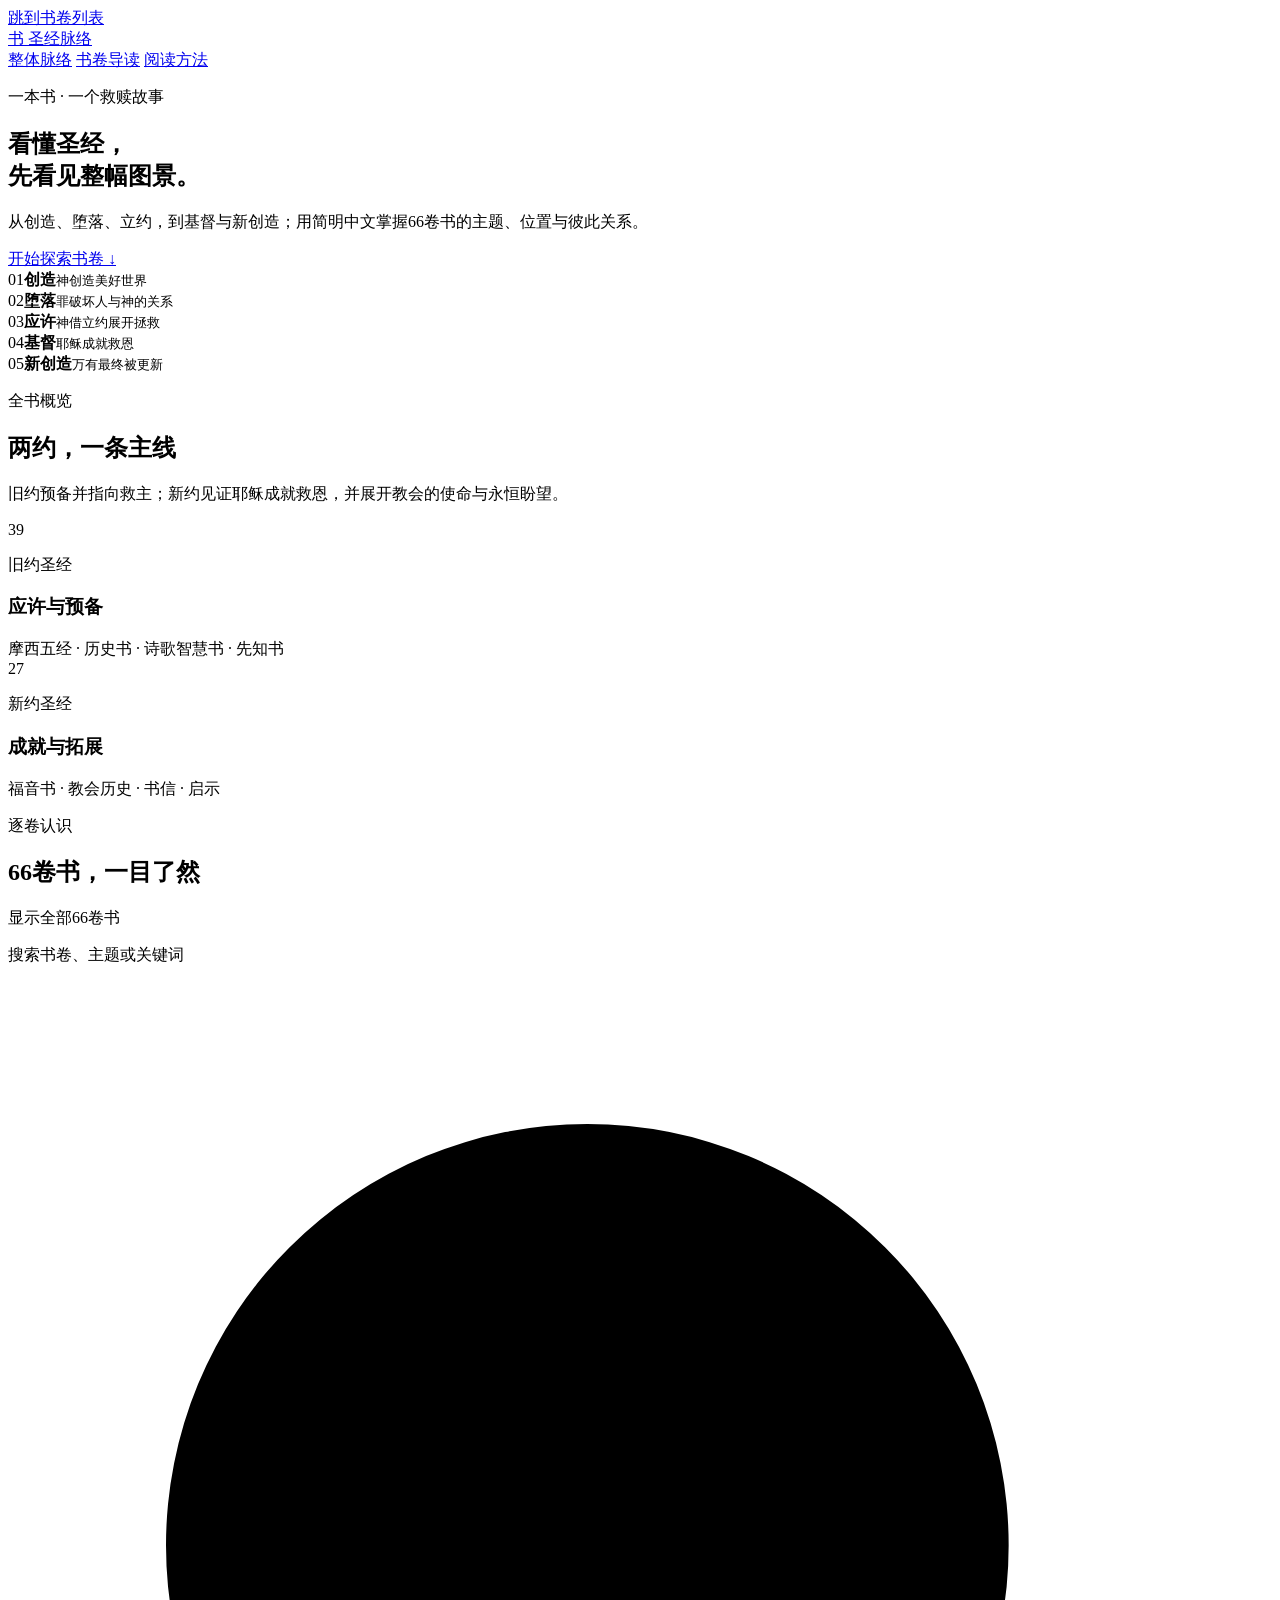
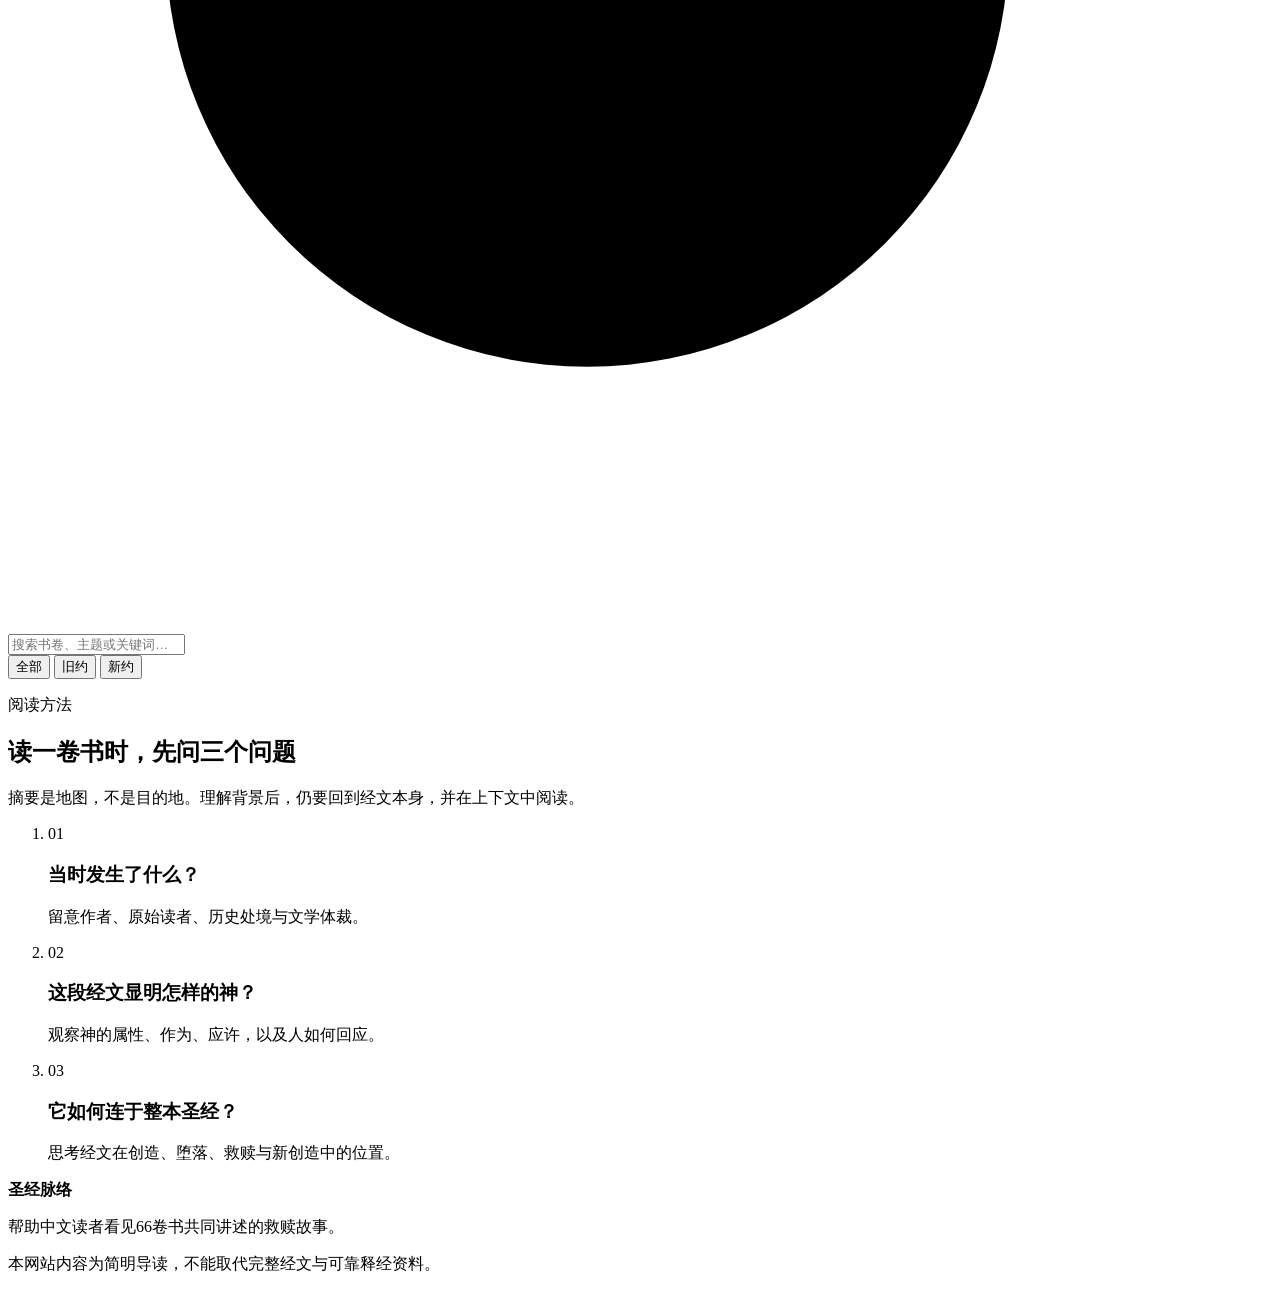
==== index.html @ ec5acddc "Publish Simplified Chinese Bible summary site" ====
<!doctype html>
<html lang="zh-CN">
  <head>
    <meta charset="UTF-8" />
    <meta name="viewport" content="width=device-width, initial-scale=1.0" />
    <meta name="description" content="用简明中文快速了解圣经66卷书的背景、主题与核心信息。" />
    <meta name="theme-color" content="#08152d" />
    <title>圣经脉络｜66卷书简明导读</title>
    <link rel="preconnect" href="https://fonts.googleapis.com" />
    <link rel="preconnect" href="https://fonts.gstatic.com" crossorigin />
    <link href="https://fonts.googleapis.com/css2?family=Noto+Sans+SC:wght@400;500;600;700&family=Noto+Serif+SC:wght@600;700;900&display=swap" rel="stylesheet" />
    <link rel="icon" type="image/svg+xml" href="data:image/svg+xml,%3Csvg xmlns='http://www.w3.org/2000/svg' viewBox='0 0 64 64'%3E%3Crect width='64' height='64' rx='14' fill='%2308152d'/%3E%3Cpath d='M14 16h15c5 0 9 4 9 9v25c-2-3-5-5-10-5H14V16Zm36 0H35c-5 0-9 4-9 9v20h10c5 0 9 2 14 5V16Z' fill='%23f0c778'/%3E%3C/svg%3E" />
    <link rel="stylesheet" href="styles.css" />
  </head>
  <body>
    <a class="skip-link" href="#books">跳到书卷列表</a>
    <header class="site-header">
      <a class="brand" href="#top" aria-label="圣经脉络首页">
        <span class="brand-mark" aria-hidden="true">书</span>
        <span>圣经脉络</span>
      </a>
      <nav aria-label="主要导航">
        <a href="#overview">整体脉络</a>
        <a href="#books">书卷导读</a>
        <a href="#reading">阅读方法</a>
      </nav>
    </header>

    <main id="top">
      <section class="hero" aria-labelledby="hero-title">
        <div class="hero-copy">
          <p class="eyebrow">一本书 · 一个救赎故事</p>
          <h1 id="hero-title">看懂圣经，<br /><span>先看见整幅图景。</span></h1>
          <p class="hero-intro">从创造、堕落、立约，到基督与新创造；用简明中文掌握66卷书的主题、位置与彼此关系。</p>
          <a class="primary-button" href="#books">开始探索书卷 <span aria-hidden="true">↓</span></a>
        </div>
        <div class="hero-map" aria-label="圣经救赎历史概览">
          <div class="map-line" aria-hidden="true"></div>
          <div class="map-item active"><span>01</span><strong>创造</strong><small>神创造美好世界</small></div>
          <div class="map-item"><span>02</span><strong>堕落</strong><small>罪破坏人与神的关系</small></div>
          <div class="map-item"><span>03</span><strong>应许</strong><small>神借立约展开拯救</small></div>
          <div class="map-item"><span>04</span><strong>基督</strong><small>耶稣成就救恩</small></div>
          <div class="map-item"><span>05</span><strong>新创造</strong><small>万有最终被更新</small></div>
        </div>
      </section>

      <section class="overview section" id="overview" aria-labelledby="overview-title">
        <div class="section-heading">
          <p class="eyebrow">全书概览</p>
          <h2 id="overview-title">两约，一条主线</h2>
          <p>旧约预备并指向救主；新约见证耶稣成就救恩，并展开教会的使命与永恒盼望。</p>
        </div>
        <div class="testament-grid">
          <article class="testament-card old">
            <div class="card-number">39</div>
            <div><p>旧约圣经</p><h3>应许与预备</h3><span>摩西五经 · 历史书 · 诗歌智慧书 · 先知书</span></div>
          </article>
          <article class="testament-card new">
            <div class="card-number">27</div>
            <div><p>新约圣经</p><h3>成就与拓展</h3><span>福音书 · 教会历史 · 书信 · 启示</span></div>
          </article>
        </div>
      </section>

      <section class="books-section section" id="books" aria-labelledby="books-title">
        <div class="section-heading books-heading">
          <div><p class="eyebrow">逐卷认识</p><h2 id="books-title">66卷书，一目了然</h2></div>
          <p id="result-count" aria-live="polite">显示全部66卷书</p>
        </div>
        <div class="book-controls">
          <label class="search-box">
            <span class="sr-only">搜索书卷、主题或关键词</span>
            <svg aria-hidden="true" viewBox="0 0 24 24"><path d="m21 21-4.35-4.35m2.35-5.65a8 8 0 1 1-16 0 8 8 0 0 1 16 0Z" /></svg>
            <input id="search" type="search" placeholder="搜索书卷、主题或关键词……" autocomplete="off" />
          </label>
          <div class="filters" role="group" aria-label="按新旧约筛选">
            <button class="filter active" data-filter="all" type="button">全部</button>
            <button class="filter" data-filter="旧约" type="button">旧约</button>
            <button class="filter" data-filter="新约" type="button">新约</button>
          </div>
        </div>
        <div class="category-filters" id="category-filters" role="group" aria-label="按类别筛选"></div>
        <div class="book-grid" id="book-grid"></div>
        <div class="empty-state" id="empty-state" hidden>
          <p>没有找到相关书卷。</p><button type="button" id="clear-search">清除搜索</button>
        </div>
      </section>

      <section class="reading section" id="reading" aria-labelledby="reading-title">
        <div class="reading-intro">
          <p class="eyebrow">阅读方法</p>
          <h2 id="reading-title">读一卷书时，先问三个问题</h2>
          <p>摘要是地图，不是目的地。理解背景后，仍要回到经文本身，并在上下文中阅读。</p>
        </div>
        <ol class="reading-steps">
          <li><span>01</span><div><h3>当时发生了什么？</h3><p>留意作者、原始读者、历史处境与文学体裁。</p></div></li>
          <li><span>02</span><div><h3>这段经文显明怎样的神？</h3><p>观察神的属性、作为、应许，以及人如何回应。</p></div></li>
          <li><span>03</span><div><h3>它如何连于整本圣经？</h3><p>思考经文在创造、堕落、救赎与新创造中的位置。</p></div></li>
        </ol>
      </section>
    </main>

    <footer>
      <div><strong>圣经脉络</strong><p>帮助中文读者看见66卷书共同讲述的救赎故事。</p></div>
      <p>本网站内容为简明导读，不能取代完整经文与可靠释经资料。</p>
    </footer>

    <dialog id="book-dialog" aria-labelledby="dialog-title">
      <button class="dialog-close" type="button" aria-label="关闭">×</button>
      <div id="dialog-content"></div>
    </dialog>
    <script src="app.js"></script>
  </body>
</html>
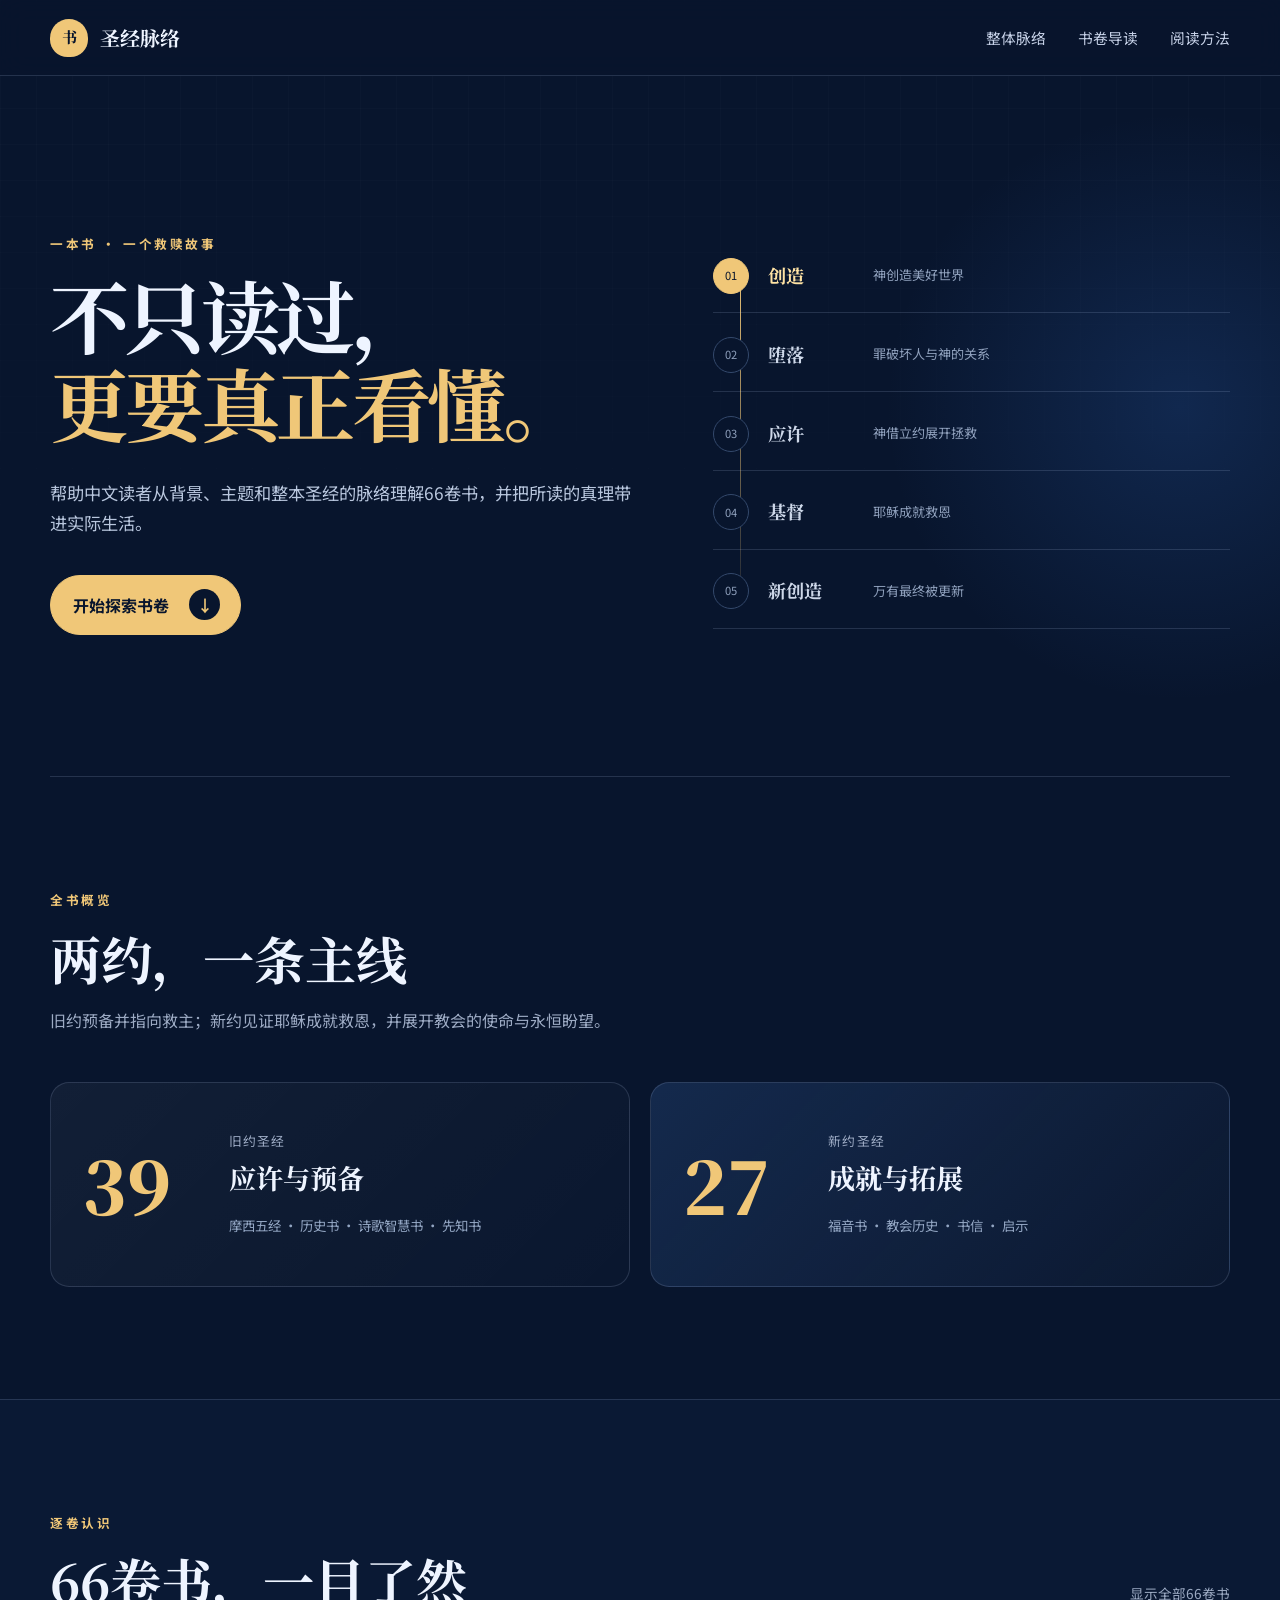
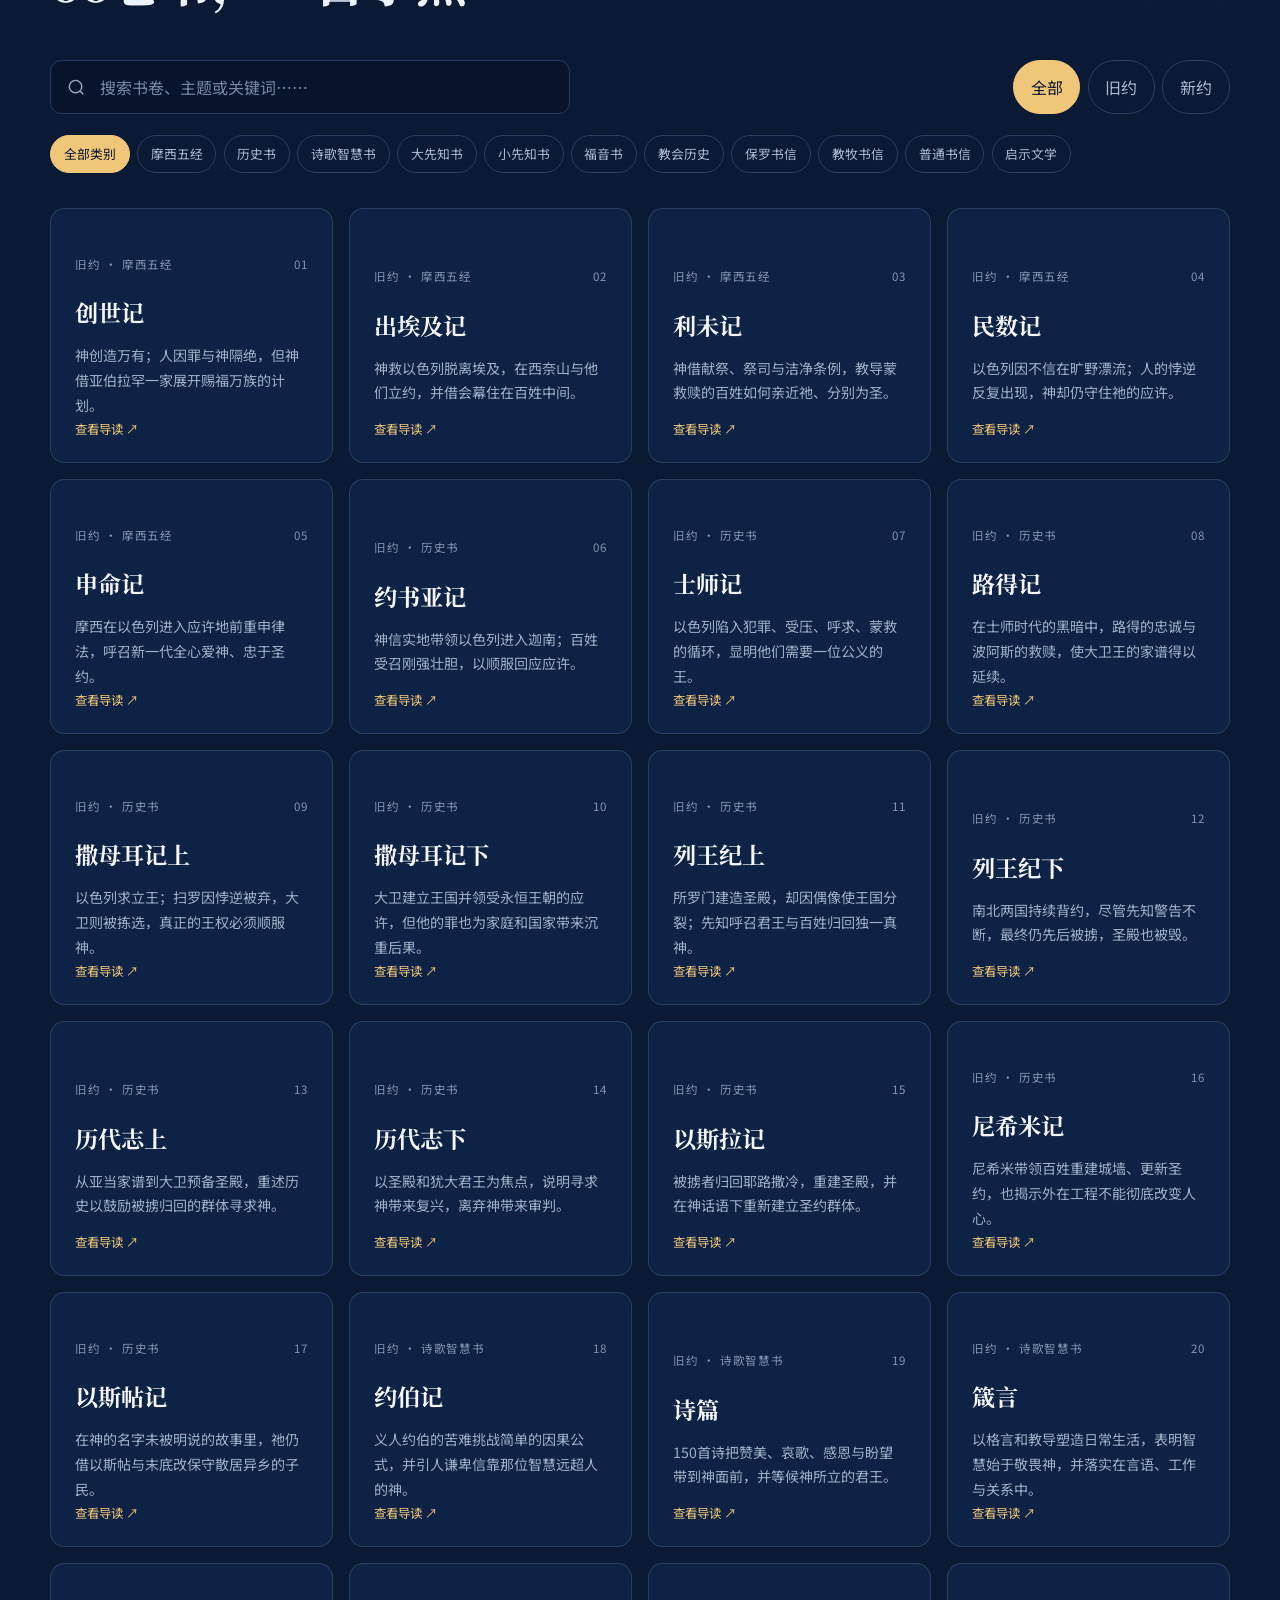
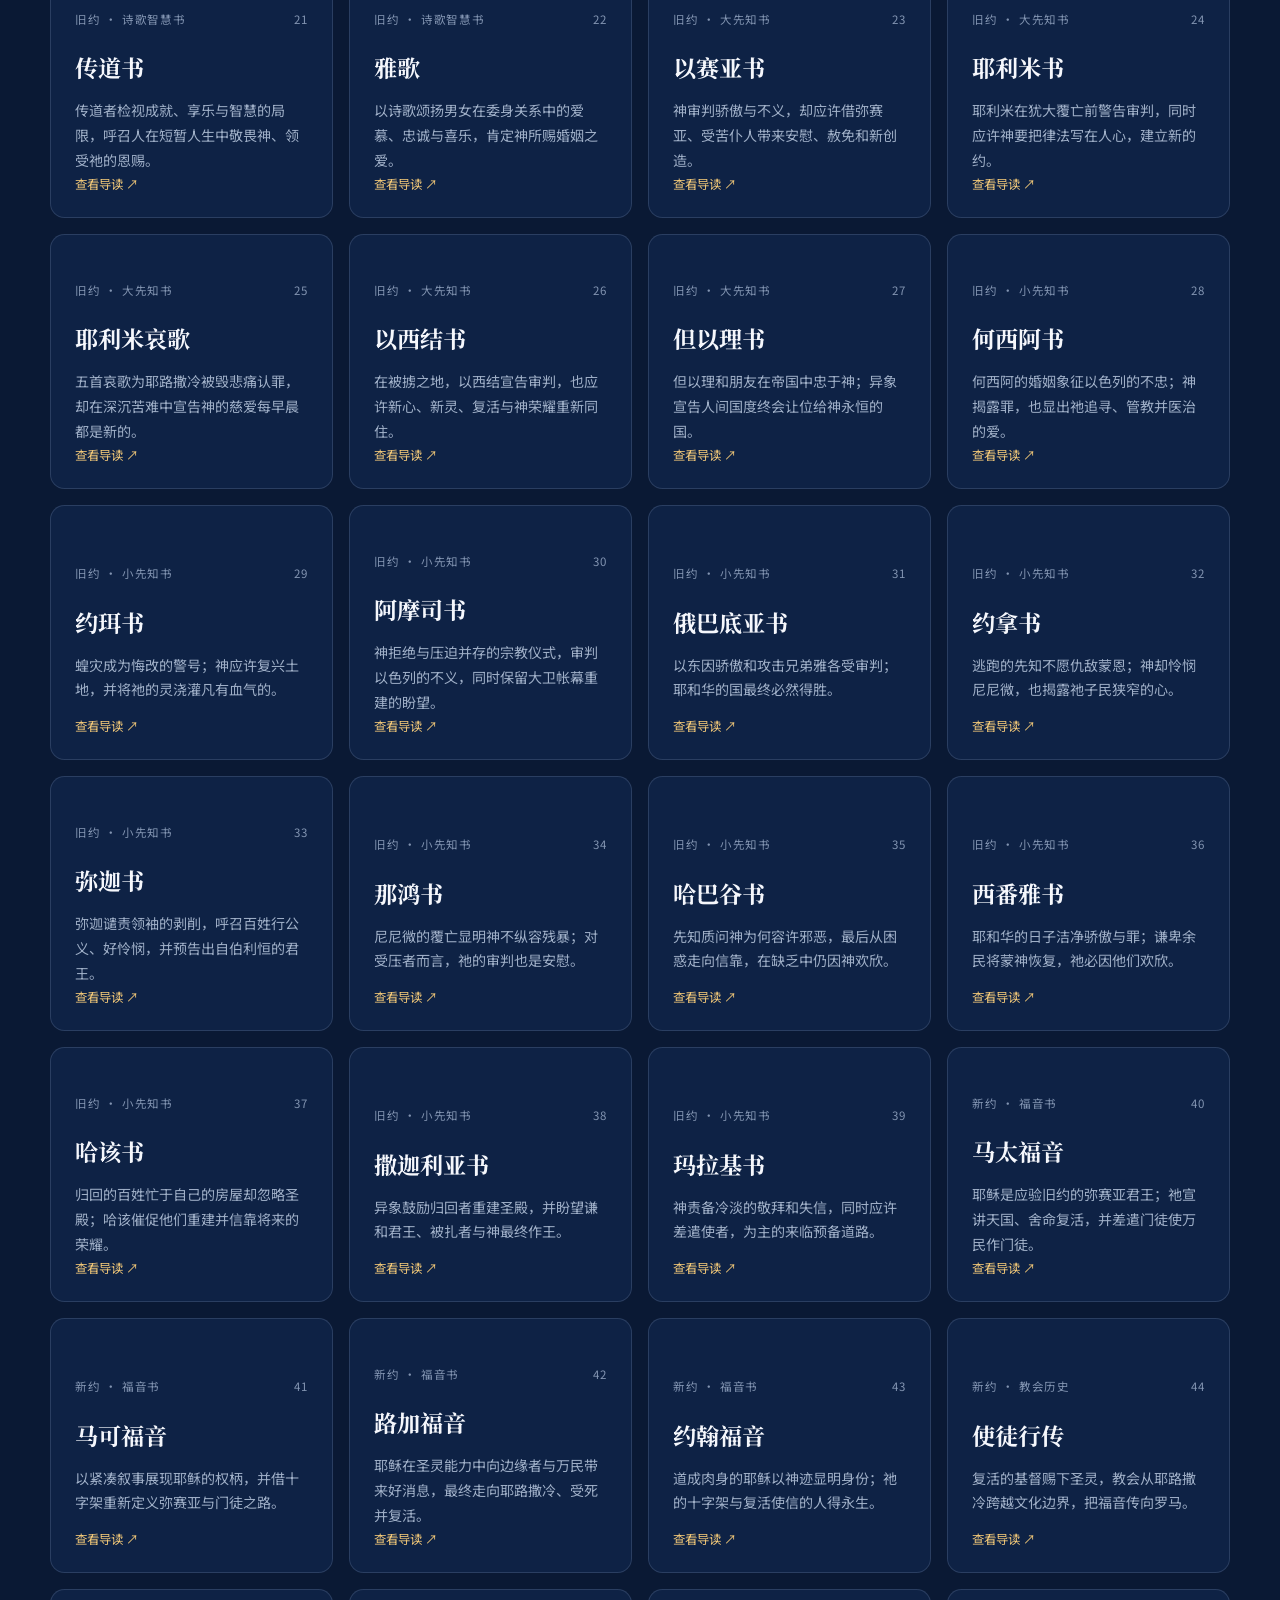
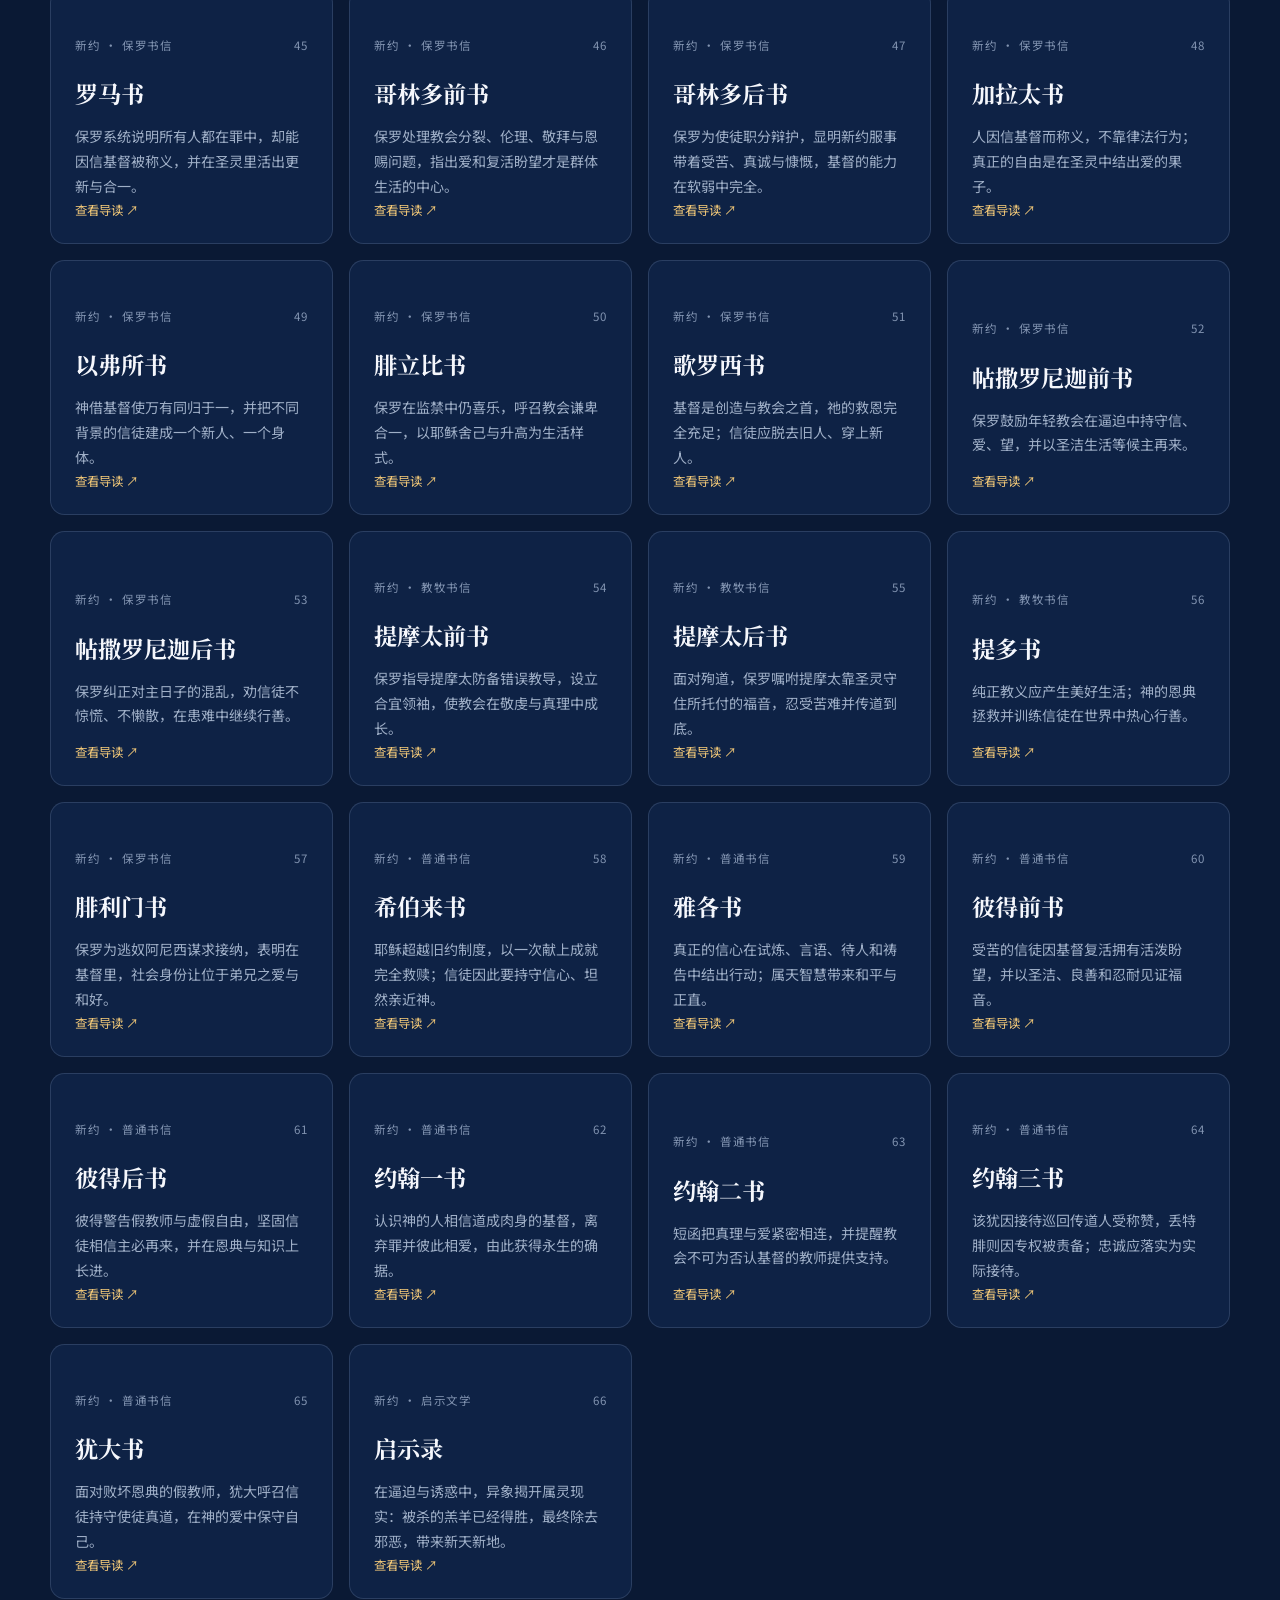
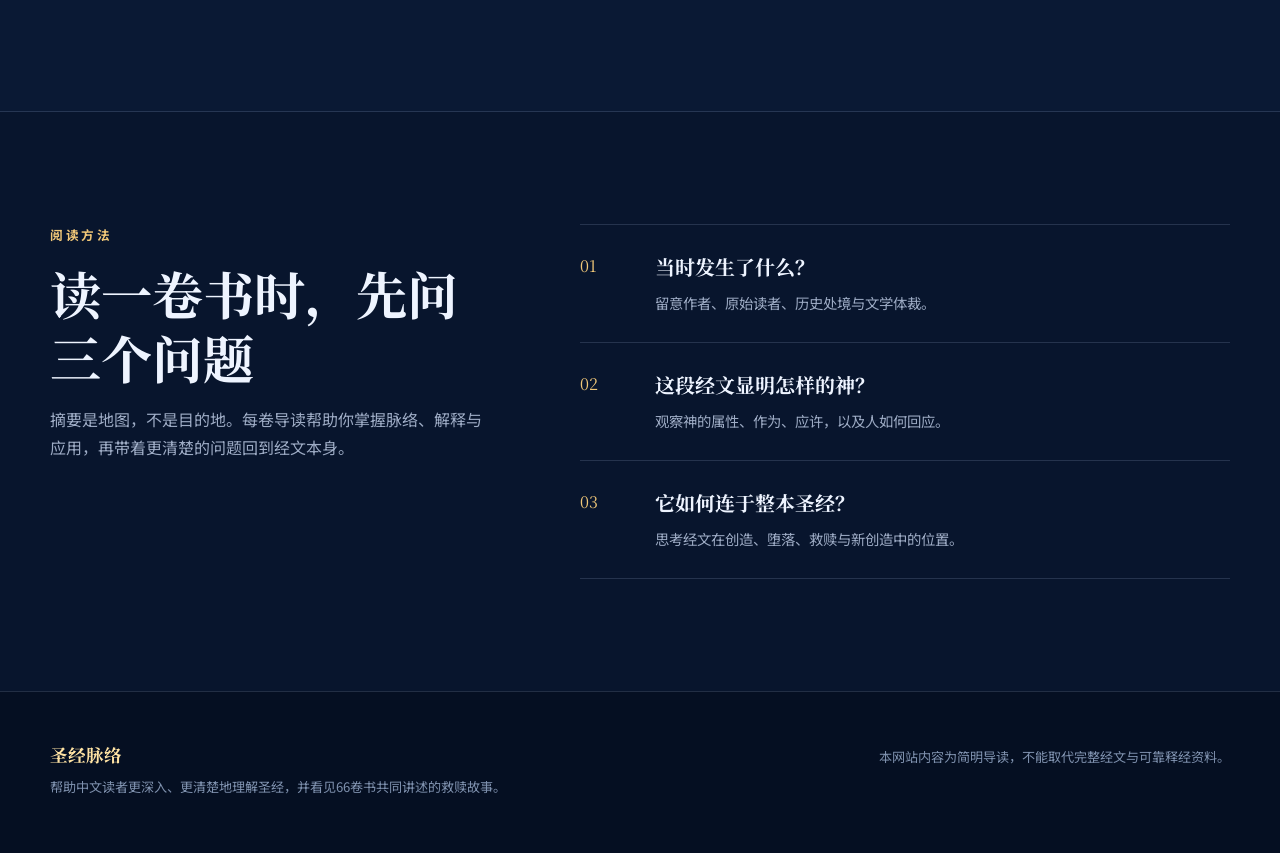
==== commit 70bd2f7e: "Update index.html for deeper Bible learning" ====
--- a/index.html
+++ b/index.html
@@ -3,7 +3,7 @@
   <head>
     <meta charset="UTF-8" />
     <meta name="viewport" content="width=device-width, initial-scale=1.0" />
-    <meta name="description" content="用简明中文快速了解圣经66卷书的背景、主题与核心信息。" />
+    <meta name="description" content="用简明中文深入理解圣经66卷书的背景、主题、解释与实际应用。" />
     <meta name="theme-color" content="#08152d" />
     <title>圣经脉络｜66卷书简明导读</title>
     <link rel="preconnect" href="https://fonts.googleapis.com" />
@@ -30,8 +30,8 @@
       <section class="hero" aria-labelledby="hero-title">
         <div class="hero-copy">
           <p class="eyebrow">一本书 · 一个救赎故事</p>
-          <h1 id="hero-title">看懂圣经，<br /><span>先看见整幅图景。</span></h1>
-          <p class="hero-intro">从创造、堕落、立约，到基督与新创造；用简明中文掌握66卷书的主题、位置与彼此关系。</p>
+          <h1 id="hero-title">不只读过，<br /><span>更要真正看懂。</span></h1>
+          <p class="hero-intro">帮助中文读者从背景、主题和整本圣经的脉络理解66卷书，并把所读的真理带进实际生活。</p>
           <a class="primary-button" href="#books">开始探索书卷 <span aria-hidden="true">↓</span></a>
         </div>
         <div class="hero-map" aria-label="圣经救赎历史概览">
@@ -90,7 +90,7 @@
         <div class="reading-intro">
           <p class="eyebrow">阅读方法</p>
           <h2 id="reading-title">读一卷书时，先问三个问题</h2>
-          <p>摘要是地图，不是目的地。理解背景后，仍要回到经文本身，并在上下文中阅读。</p>
+          <p>摘要是地图，不是目的地。每卷导读帮助你掌握脉络、解释与应用，再带着更清楚的问题回到经文本身。</p>
         </div>
         <ol class="reading-steps">
           <li><span>01</span><div><h3>当时发生了什么？</h3><p>留意作者、原始读者、历史处境与文学体裁。</p></div></li>
@@ -101,7 +101,7 @@
     </main>
 
     <footer>
-      <div><strong>圣经脉络</strong><p>帮助中文读者看见66卷书共同讲述的救赎故事。</p></div>
+      <div><strong>圣经脉络</strong><p>帮助中文读者更深入、更清楚地理解圣经，并看见66卷书共同讲述的救赎故事。</p></div>
       <p>本网站内容为简明导读，不能取代完整经文与可靠释经资料。</p>
     </footer>
 
--- a/styles.css
+++ b/styles.css
@@ -0,0 +1,179 @@
+:root {
+  --ink: #eef4ff;
+  --muted: #9dabc4;
+  --navy: #08152d;
+  --navy-2: #0d2144;
+  --navy-3: #132b53;
+  --gold: #f0c778;
+  --gold-soft: #ffe3a4;
+  --blue: #80b8ff;
+  --line: rgba(183, 205, 242, 0.16);
+  --max: 1180px;
+}
+
+* { box-sizing: border-box; }
+html { scroll-behavior: smooth; }
+body {
+  margin: 0;
+  color: var(--ink);
+  background: var(--navy);
+  font-family: "Noto Sans SC", system-ui, sans-serif;
+  font-size: 16px;
+  line-height: 1.75;
+}
+body::before {
+  content: "";
+  position: fixed;
+  inset: 0;
+  pointer-events: none;
+  background-image: linear-gradient(rgba(255,255,255,.018) 1px, transparent 1px), linear-gradient(90deg, rgba(255,255,255,.018) 1px, transparent 1px);
+  background-size: 36px 36px;
+  mask-image: linear-gradient(to bottom, black, transparent 70%);
+}
+a { color: inherit; }
+button, input { font: inherit; }
+button { color: inherit; }
+.sr-only { position: absolute; width: 1px; height: 1px; padding: 0; margin: -1px; overflow: hidden; clip: rect(0,0,0,0); white-space: nowrap; border: 0; }
+.skip-link { position: fixed; left: 1rem; top: -5rem; z-index: 99; padding: .7rem 1rem; color: var(--navy); background: var(--gold); border-radius: .3rem; }
+.skip-link:focus { top: 1rem; }
+
+.site-header {
+  position: sticky;
+  top: 0;
+  z-index: 20;
+  display: flex;
+  align-items: center;
+  justify-content: space-between;
+  min-height: 76px;
+  padding: 0 max(24px, calc((100vw - var(--max)) / 2));
+  background: rgba(8, 21, 45, .88);
+  border-bottom: 1px solid var(--line);
+  backdrop-filter: blur(14px);
+}
+.brand { display: flex; align-items: center; gap: .75rem; font-family: "Noto Serif SC", serif; font-size: 1.25rem; font-weight: 700; text-decoration: none; }
+.brand-mark { display: grid; width: 38px; height: 38px; place-items: center; color: var(--navy); background: var(--gold); border-radius: 50% 50% 46% 46%; font-size: .95rem; }
+nav { display: flex; gap: 2rem; }
+nav a { color: #c7d2e8; font-size: .92rem; text-decoration: none; }
+nav a:hover, nav a:focus-visible { color: var(--gold-soft); }
+
+.hero {
+  position: relative;
+  display: grid;
+  grid-template-columns: 1.06fr .94fr;
+  gap: 5rem;
+  align-items: center;
+  min-height: 700px;
+  max-width: var(--max);
+  margin: 0 auto;
+  padding: 7rem 0 6rem;
+}
+.hero::after { content: ""; position: absolute; z-index: -1; right: -22%; top: 3%; width: 620px; height: 620px; background: radial-gradient(circle, rgba(50, 111, 204, .21), transparent 67%); }
+.eyebrow { margin: 0 0 .9rem; color: var(--gold); font-size: .79rem; font-weight: 700; letter-spacing: .2em; }
+h1, h2, h3 { font-family: "Noto Serif SC", serif; }
+h1 { margin: 0; font-size: clamp(3.1rem, 6.2vw, 5.8rem); line-height: 1.11; letter-spacing: -.045em; }
+h1 span { color: var(--gold); }
+.hero-intro { max-width: 600px; margin: 2rem 0 2.3rem; color: #b9c7de; font-size: 1.08rem; }
+.primary-button { display: inline-flex; align-items: center; gap: 1.3rem; padding: .82rem 1.25rem .82rem 1.35rem; color: var(--navy); background: var(--gold); border: 1px solid var(--gold); border-radius: 3rem; font-weight: 700; text-decoration: none; }
+.primary-button span { display: grid; width: 31px; height: 31px; place-items: center; background: var(--navy); color: var(--gold); border-radius: 50%; }
+.primary-button:hover { background: var(--gold-soft); }
+
+.hero-map { position: relative; display: grid; gap: .3rem; padding: 1rem 0; }
+.map-line { position: absolute; left: 27px; top: 10%; bottom: 10%; width: 1px; background: linear-gradient(var(--gold), rgba(240,199,120,.08)); }
+.map-item { position: relative; display: grid; grid-template-columns: 55px 105px 1fr; align-items: center; min-height: 74px; color: #8fa0bc; border-bottom: 1px solid var(--line); }
+.map-item span { z-index: 1; display: grid; width: 36px; height: 36px; place-items: center; background: var(--navy); border: 1px solid #34496c; border-radius: 50%; font-size: .7rem; }
+.map-item strong { color: #ced8e9; font-family: "Noto Serif SC", serif; font-size: 1.14rem; }
+.map-item small { font-size: .82rem; }
+.map-item.active span { color: var(--navy); background: var(--gold); border-color: var(--gold); }
+.map-item.active strong { color: var(--gold-soft); }
+
+.section { max-width: var(--max); margin: 0 auto; padding: 7rem 0; }
+.section-heading h2, .reading h2 { margin: .2rem 0 .8rem; font-size: clamp(2.2rem, 4vw, 3.5rem); line-height: 1.25; }
+.section-heading > p:last-child { max-width: 690px; color: var(--muted); }
+.overview { border-top: 1px solid var(--line); }
+.testament-grid { display: grid; grid-template-columns: 1fr 1fr; gap: 1.2rem; margin-top: 3rem; }
+.testament-card { display: grid; grid-template-columns: 120px 1fr; gap: 1.6rem; align-items: center; min-height: 205px; padding: 2rem; border: 1px solid var(--line); background: linear-gradient(135deg, rgba(255,255,255,.045), rgba(255,255,255,.012)); border-radius: 1.2rem; }
+.testament-card.new { background: linear-gradient(135deg, rgba(78,136,221,.18), rgba(255,255,255,.015)); }
+.card-number { color: var(--gold); font-family: "Noto Serif SC", serif; font-size: 4.5rem; font-weight: 900; line-height: 1; }
+.testament-card p { margin: 0; color: var(--muted); font-size: .8rem; letter-spacing: .1em; }
+.testament-card h3 { margin: .1rem 0 .5rem; font-size: 1.7rem; }
+.testament-card span { color: #93a6c3; font-size: .84rem; }
+
+.books-section { max-width: none; padding-left: max(24px, calc((100vw - var(--max)) / 2)); padding-right: max(24px, calc((100vw - var(--max)) / 2)); background: #0a1934; border-block: 1px solid var(--line); }
+.books-heading { display: flex; justify-content: space-between; align-items: end; }
+.books-heading > p { margin-bottom: 1.2rem !important; font-size: .85rem; }
+.book-controls { display: flex; justify-content: space-between; gap: 1rem; margin-top: 2.2rem; }
+.search-box { display: flex; align-items: center; gap: .8rem; width: min(520px, 100%); padding: 0 1rem; background: #07142c; border: 1px solid #263a5e; border-radius: .7rem; }
+.search-box:focus-within { border-color: var(--gold); box-shadow: 0 0 0 3px rgba(240,199,120,.12); }
+.search-box svg { width: 20px; fill: none; stroke: var(--muted); stroke-width: 1.8; }
+.search-box input { width: 100%; height: 52px; color: var(--ink); background: transparent; border: 0; outline: 0; }
+.search-box input::placeholder { color: #7889a5; }
+.filters, .category-filters { display: flex; gap: .45rem; flex-wrap: wrap; }
+.filter, .category-filter { padding: .7rem 1.05rem; color: #aebbd0; background: transparent; border: 1px solid #2b3e61; border-radius: 3rem; cursor: pointer; }
+.filter:hover, .category-filter:hover, .filter.active, .category-filter.active { color: var(--navy); background: var(--gold); border-color: var(--gold); }
+.category-filters { margin: 1.3rem 0 2.2rem; }
+.category-filter { padding: .43rem .8rem; font-size: .8rem; }
+.book-grid { display: grid; grid-template-columns: repeat(4, minmax(0, 1fr)); gap: 1rem; }
+.book-card { position: relative; min-height: 255px; padding: 1.5rem; text-align: left; background: #0e2245; border: 1px solid var(--line); border-radius: .9rem; cursor: pointer; transition: transform .2s ease, border-color .2s ease, background .2s ease; }
+.book-card:hover, .book-card:focus-visible { transform: translateY(-4px); background: #132a51; border-color: rgba(240,199,120,.55); outline: 0; }
+.book-card .meta { display: flex; justify-content: space-between; color: #8294b1; font-size: .72rem; letter-spacing: .08em; }
+.book-card h3 { margin: 1.15rem 0 .65rem; color: #f5f7fc; font-size: 1.45rem; }
+.book-card p { display: -webkit-box; margin: 0; overflow: hidden; color: #9fafc7; font-size: .88rem; -webkit-box-orient: vertical; -webkit-line-clamp: 3; }
+.book-card .open-label { position: absolute; bottom: 1.35rem; color: var(--gold); font-size: .78rem; }
+.empty-state { padding: 5rem 1rem; text-align: center; color: var(--muted); }
+.empty-state button { color: var(--gold); background: none; border: 0; text-decoration: underline; cursor: pointer; }
+
+.reading { display: grid; grid-template-columns: .8fr 1.2fr; gap: 6rem; align-items: start; }
+.reading-intro > p:last-child { color: var(--muted); }
+.reading-steps { margin: 0; padding: 0; list-style: none; }
+.reading-steps li { display: grid; grid-template-columns: 56px 1fr; gap: 1.2rem; padding: 1.7rem 0; border-top: 1px solid var(--line); }
+.reading-steps li:last-child { border-bottom: 1px solid var(--line); }
+.reading-steps span { color: var(--gold); font-family: "Noto Serif SC", serif; }
+.reading-steps h3 { margin: -.2rem 0 .35rem; font-size: 1.25rem; }
+.reading-steps p { margin: 0; color: var(--muted); font-size: .9rem; }
+
+footer { display: flex; justify-content: space-between; gap: 2rem; padding: 3rem max(24px, calc((100vw - var(--max)) / 2)); color: #7f91ae; background: #050f22; border-top: 1px solid var(--line); font-size: .82rem; }
+footer strong { color: var(--gold-soft); font-family: "Noto Serif SC", serif; font-size: 1.1rem; }
+footer p { max-width: 480px; margin: .35rem 0; }
+
+dialog { width: min(660px, calc(100vw - 32px)); padding: 0; color: var(--ink); background: #0d2144; border: 1px solid #3a4f70; border-radius: 1.1rem; box-shadow: 0 30px 100px rgba(0,0,0,.55); }
+dialog::backdrop { background: rgba(2, 8, 19, .78); backdrop-filter: blur(5px); }
+.dialog-close { position: absolute; top: 1rem; right: 1rem; display: grid; width: 38px; height: 38px; place-items: center; color: #bac7dc; background: rgba(255,255,255,.06); border: 1px solid var(--line); border-radius: 50%; cursor: pointer; font-size: 1.3rem; }
+.dialog-body { padding: 2.4rem; }
+.dialog-kicker { color: var(--gold); font-size: .75rem; letter-spacing: .12em; }
+.dialog-body h2 { margin: .35rem 0 .25rem; font-size: 2.5rem; }
+.dialog-theme { margin: 0 0 1.7rem; color: var(--blue); font-weight: 600; }
+.dialog-summary { color: #c0cbdd; }
+.dialog-details { display: grid; grid-template-columns: 1fr 1fr; gap: 1rem; margin-top: 2rem; }
+.detail-box { padding: 1rem; background: rgba(255,255,255,.035); border: 1px solid var(--line); border-radius: .7rem; }
+.detail-box span { display: block; margin-bottom: .35rem; color: #8496b3; font-size: .72rem; }
+.detail-box strong { font-size: .92rem; }
+
+@media (max-width: 900px) {
+  .site-header { padding-inline: 24px; }
+  nav { display: none; }
+  .hero { grid-template-columns: 1fr; gap: 3rem; min-height: auto; padding: 5rem 24px; }
+  .hero-map { max-width: 620px; }
+  .section { padding: 5rem 24px; }
+  .testament-grid { grid-template-columns: 1fr; }
+  .book-grid { grid-template-columns: repeat(2, minmax(0, 1fr)); }
+  .reading { grid-template-columns: 1fr; gap: 2rem; }
+}
+
+@media (max-width: 580px) {
+  h1 { font-size: 3.2rem; }
+  .hero { padding-top: 4rem; }
+  .map-item { grid-template-columns: 50px 85px 1fr; }
+  .testament-card { grid-template-columns: 80px 1fr; padding: 1.4rem; }
+  .card-number { font-size: 3.3rem; }
+  .book-controls, .books-heading, footer { align-items: stretch; flex-direction: column; }
+  .filters { display: grid; grid-template-columns: repeat(3, 1fr); }
+  .book-grid { grid-template-columns: 1fr; }
+  .book-card { min-height: 220px; }
+  .dialog-body { padding: 2rem 1.4rem 1.4rem; }
+  .dialog-details { grid-template-columns: 1fr; }
+}
+
+@media (prefers-reduced-motion: reduce) {
+  html { scroll-behavior: auto; }
+  *, *::before, *::after { transition-duration: .01ms !important; }
+}
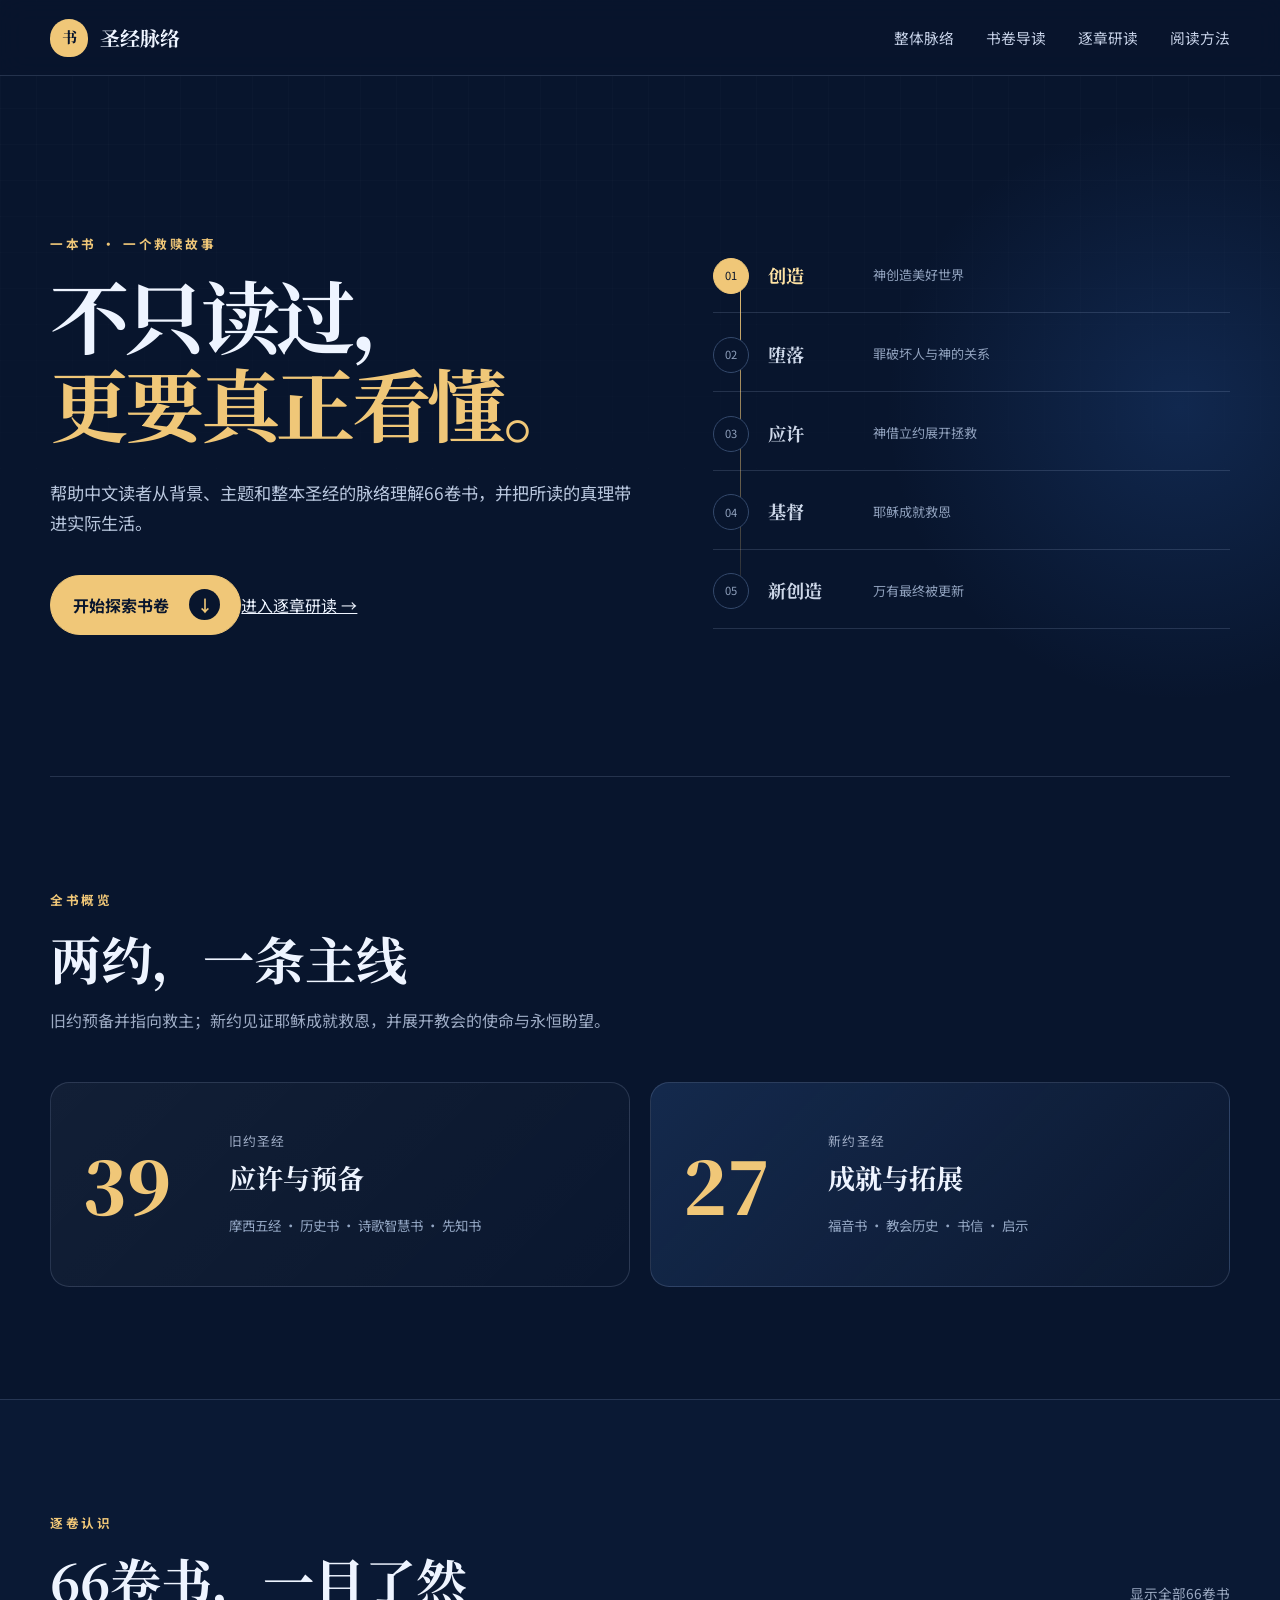
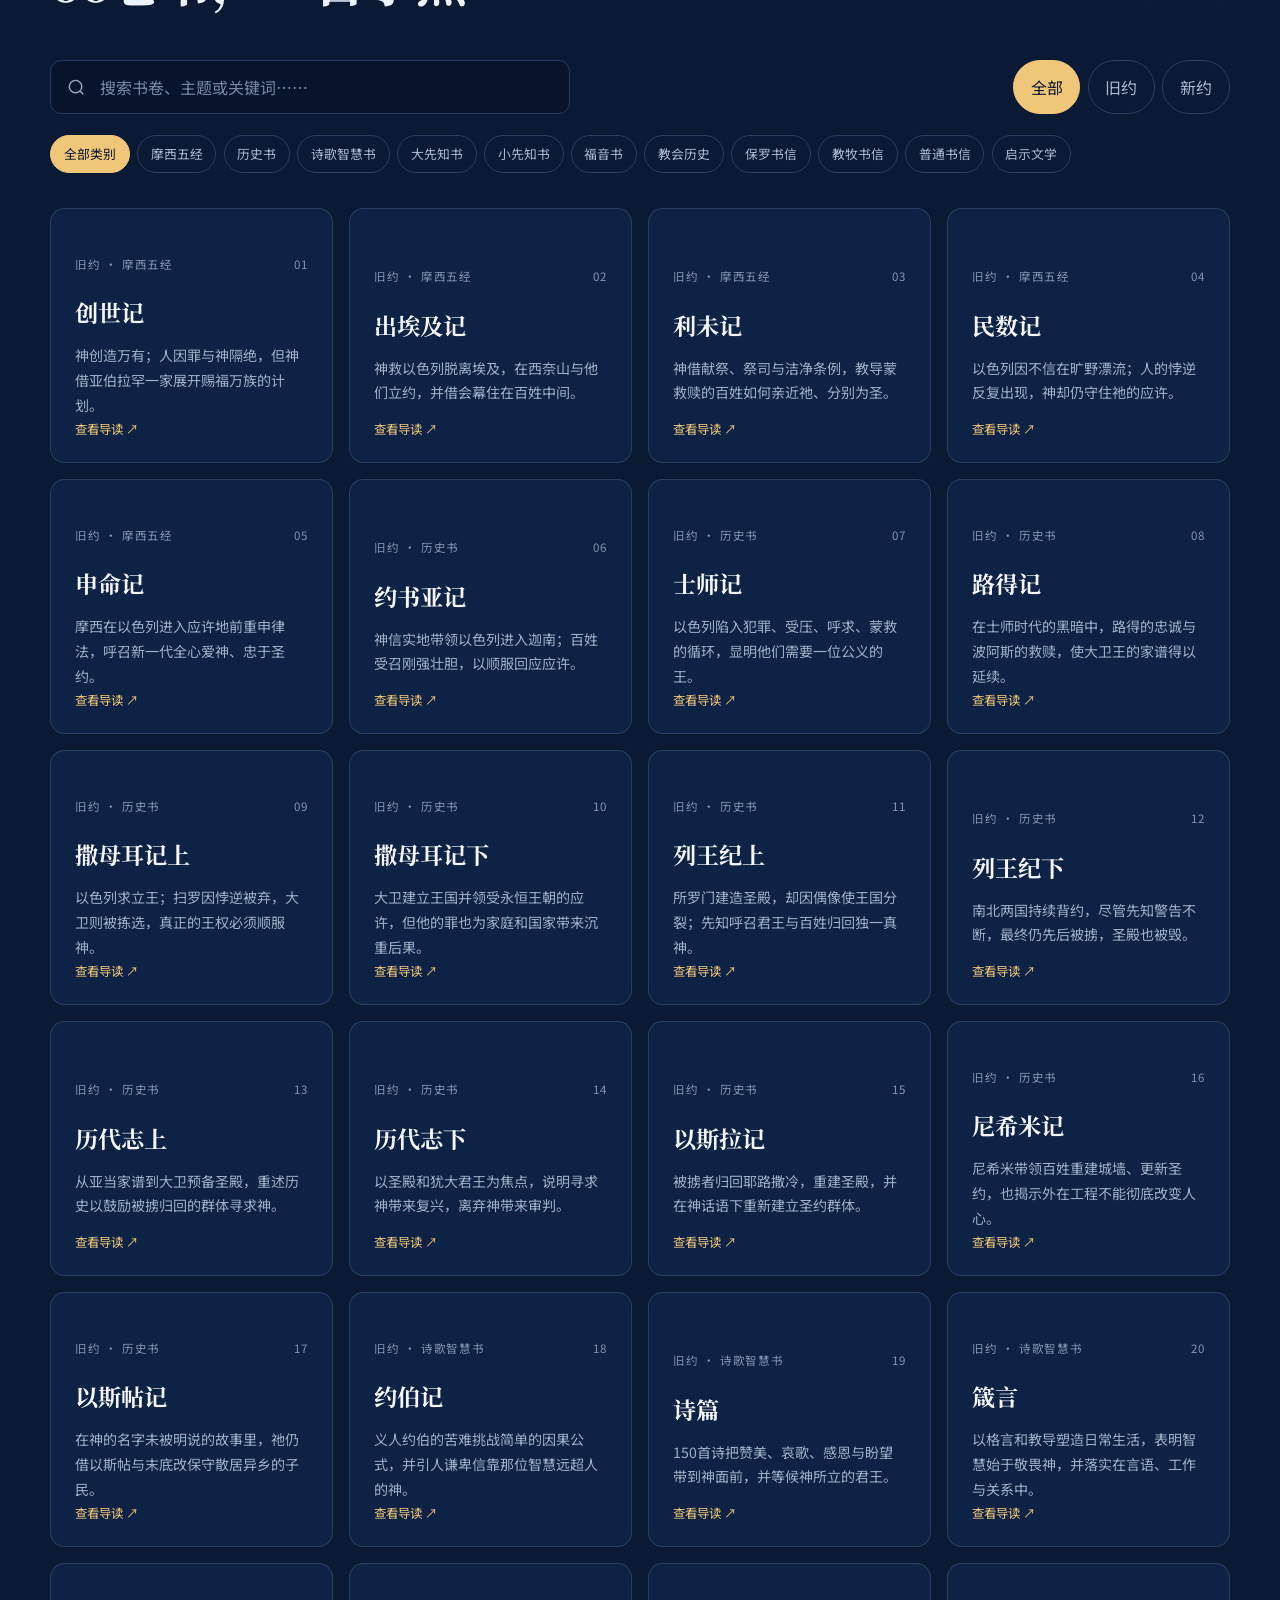
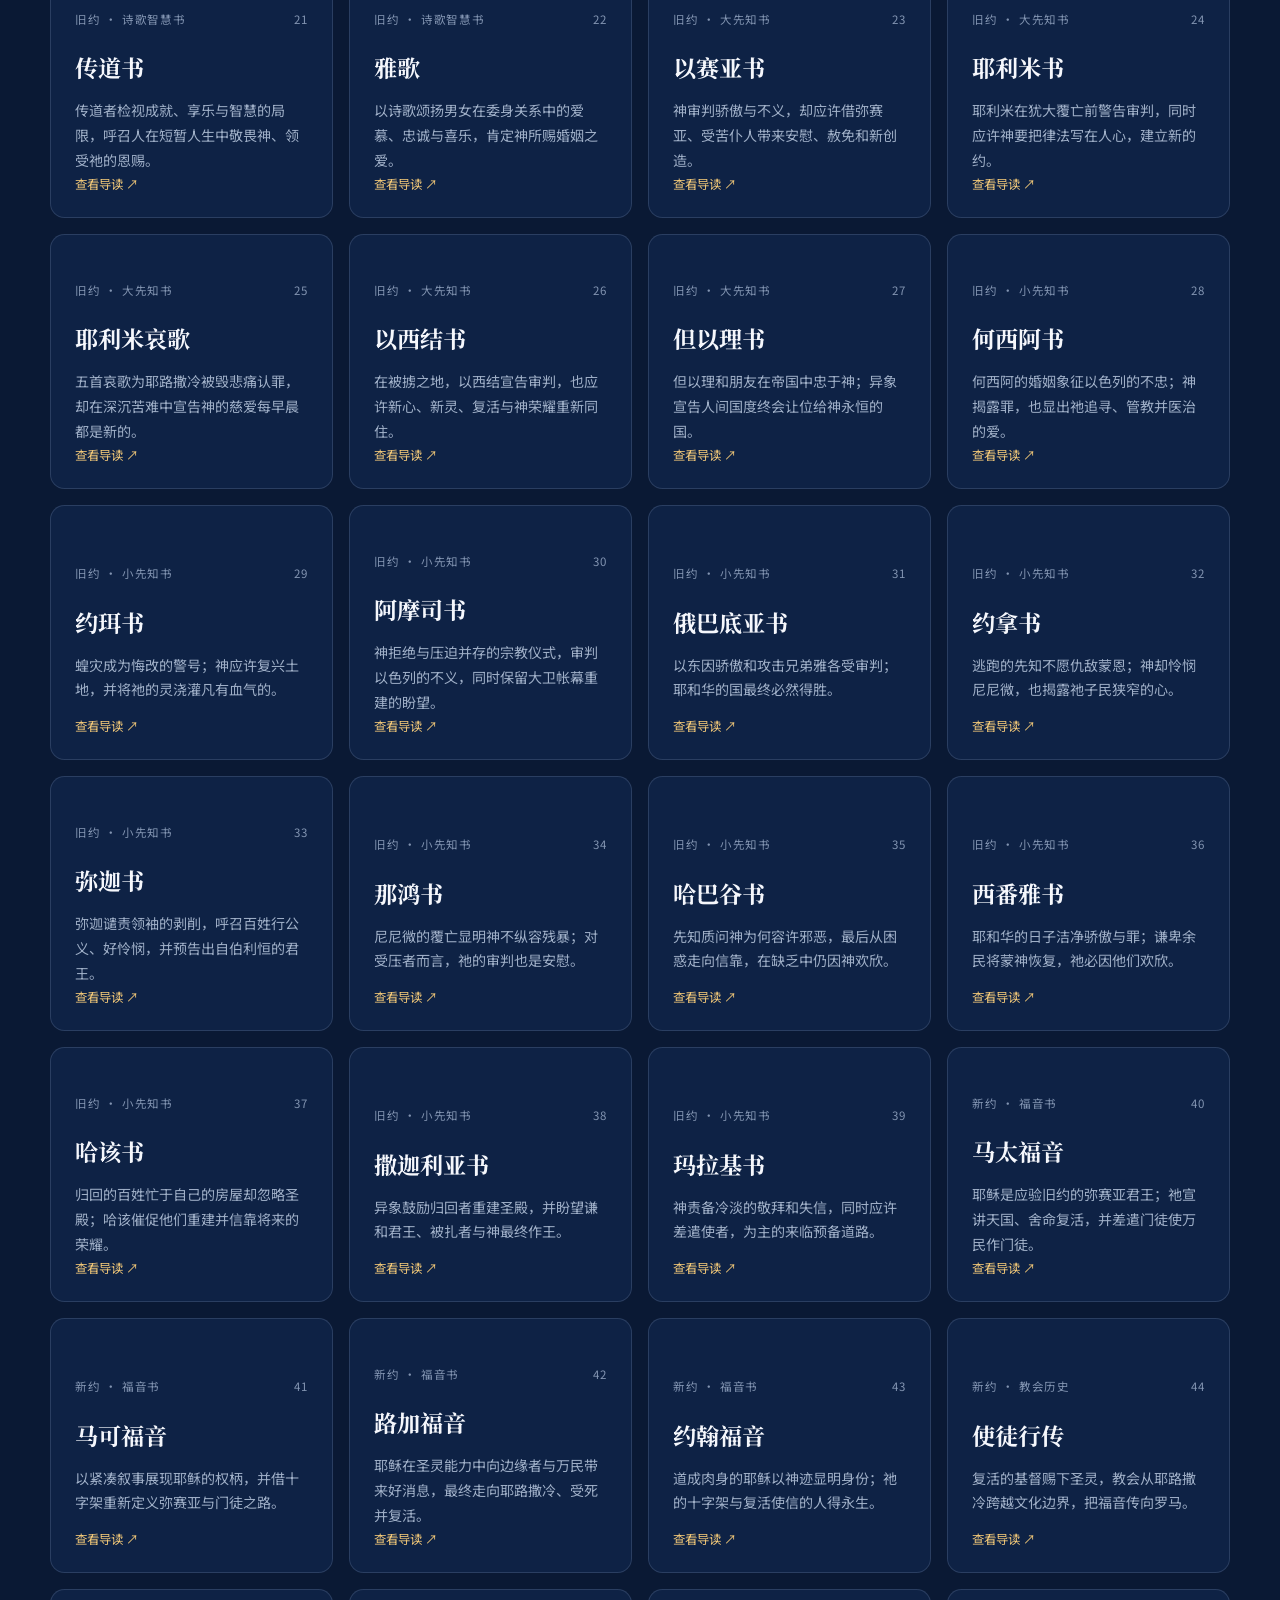
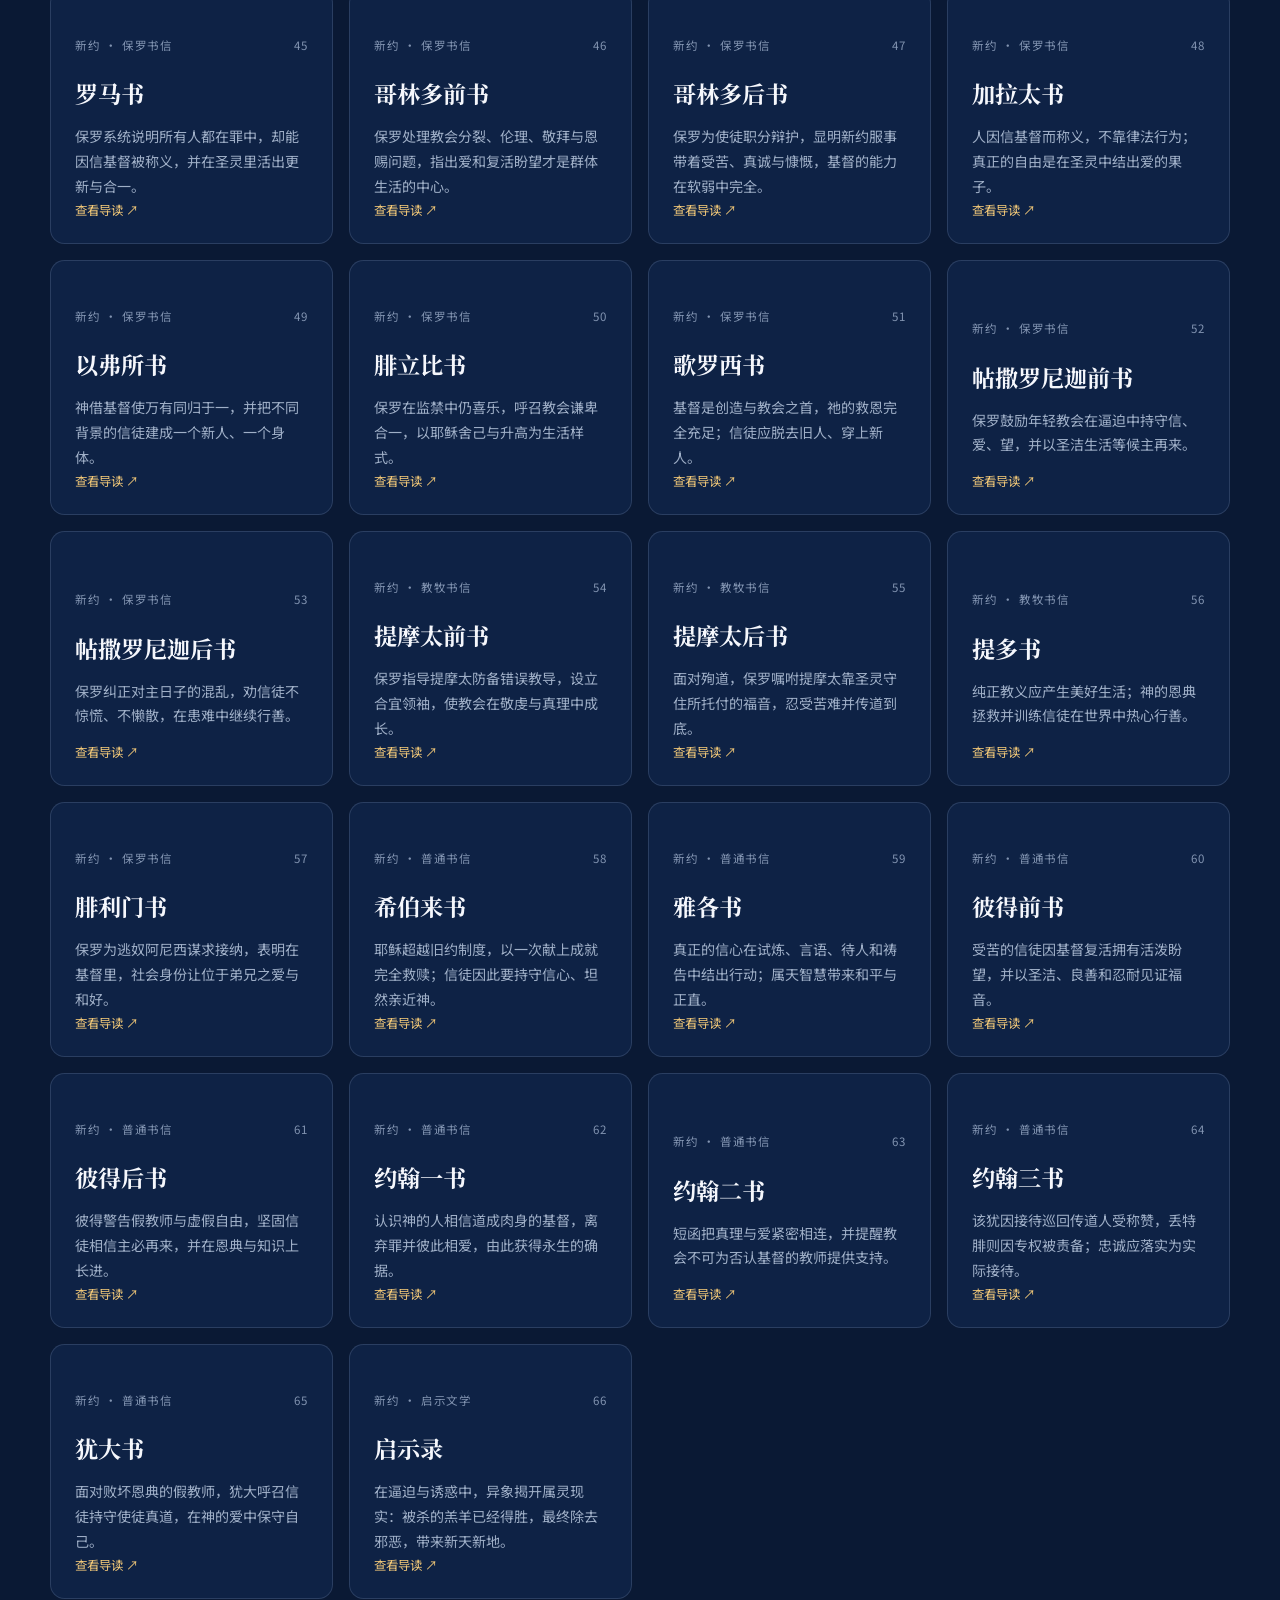
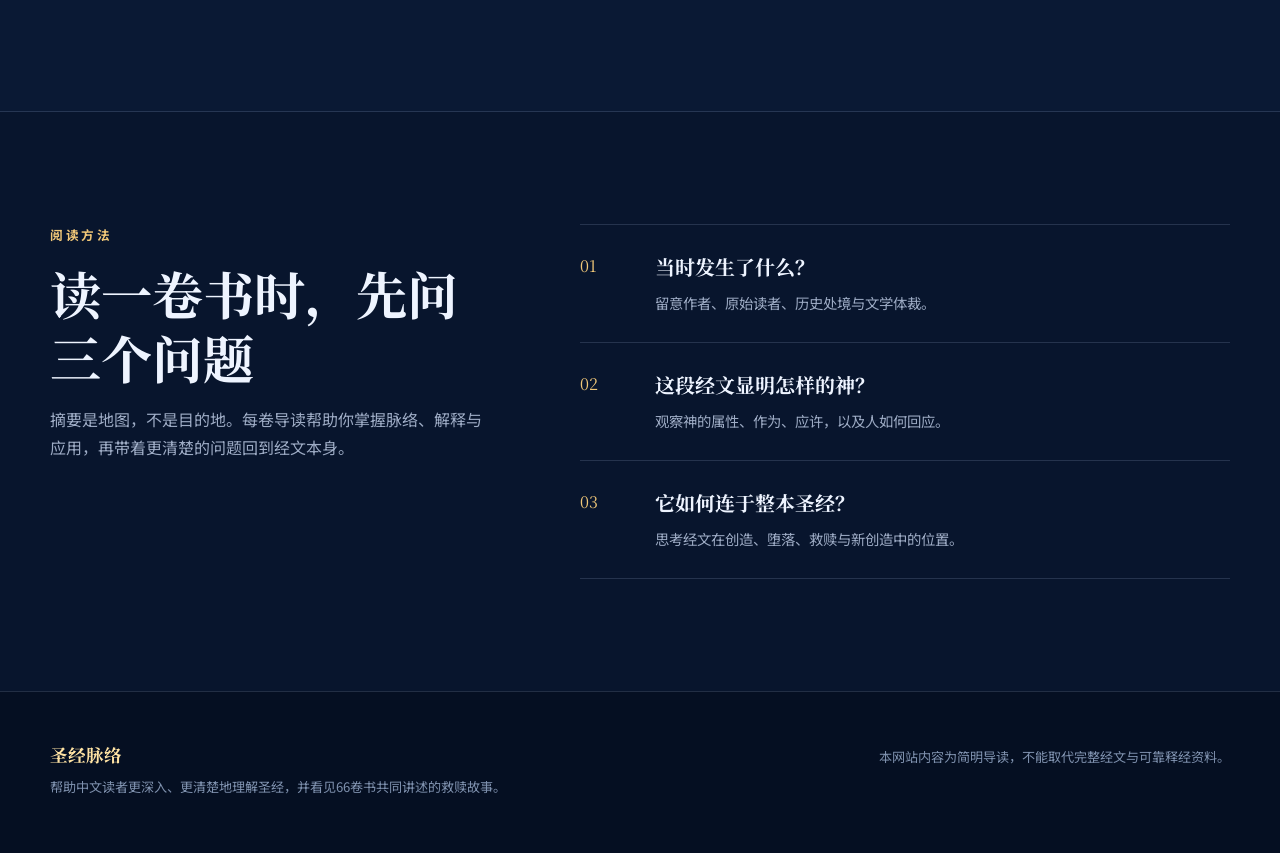
==== commit 71d50fec: "Integrate chapter study library in index.html" ====
--- a/index.html
+++ b/index.html
@@ -22,6 +22,7 @@
       <nav aria-label="主要导航">
         <a href="#overview">整体脉络</a>
         <a href="#books">书卷导读</a>
+        <a href="study.html">逐章研读</a>
         <a href="#reading">阅读方法</a>
       </nav>
     </header>
@@ -32,7 +33,7 @@
           <p class="eyebrow">一本书 · 一个救赎故事</p>
           <h1 id="hero-title">不只读过，<br /><span>更要真正看懂。</span></h1>
           <p class="hero-intro">帮助中文读者从背景、主题和整本圣经的脉络理解66卷书，并把所读的真理带进实际生活。</p>
-          <a class="primary-button" href="#books">开始探索书卷 <span aria-hidden="true">↓</span></a>
+          <div class="hero-actions"><a class="primary-button" href="#books">开始探索书卷 <span aria-hidden="true">↓</span></a><a class="text-link" href="study.html">进入逐章研读 →</a></div>
         </div>
         <div class="hero-map" aria-label="圣经救赎历史概览">
           <div class="map-line" aria-hidden="true"></div>
--- a/styles.css
+++ b/styles.css
@@ -135,7 +135,7 @@
 footer strong { color: var(--gold-soft); font-family: "Noto Serif SC", serif; font-size: 1.1rem; }
 footer p { max-width: 480px; margin: .35rem 0; }
 
-dialog { width: min(660px, calc(100vw - 32px)); padding: 0; color: var(--ink); background: #0d2144; border: 1px solid #3a4f70; border-radius: 1.1rem; box-shadow: 0 30px 100px rgba(0,0,0,.55); }
+dialog { width: min(720px, calc(100vw - 32px)); max-height: min(88vh, 900px); padding: 0; color: var(--ink); background: #0d2144; border: 1px solid #3a4f70; border-radius: 1.1rem; box-shadow: 0 30px 100px rgba(0,0,0,.55); }
 dialog::backdrop { background: rgba(2, 8, 19, .78); backdrop-filter: blur(5px); }
 .dialog-close { position: absolute; top: 1rem; right: 1rem; display: grid; width: 38px; height: 38px; place-items: center; color: #bac7dc; background: rgba(255,255,255,.06); border: 1px solid var(--line); border-radius: 50%; cursor: pointer; font-size: 1.3rem; }
 .dialog-body { padding: 2.4rem; }
@@ -147,6 +147,11 @@
 .detail-box { padding: 1rem; background: rgba(255,255,255,.035); border: 1px solid var(--line); border-radius: .7rem; }
 .detail-box span { display: block; margin-bottom: .35rem; color: #8496b3; font-size: .72rem; }
 .detail-box strong { font-size: .92rem; }
+.insight-section { margin-top: 1rem; padding: 1.1rem 1.2rem; background: rgba(128,184,255,.07); border-left: 3px solid var(--blue); border-radius: .25rem .7rem .7rem .25rem; }
+.insight-section.application { background: rgba(240,199,120,.07); border-left-color: var(--gold); }
+.insight-section > span { color: var(--blue); font-size: .76rem; font-weight: 700; letter-spacing: .1em; }
+.insight-section.application > span { color: var(--gold); }
+.insight-section p { margin: .45rem 0 0; color: #c0cbdd; font-size: .92rem; line-height: 1.8; }
 
 @media (max-width: 900px) {
   .site-header { padding-inline: 24px; }
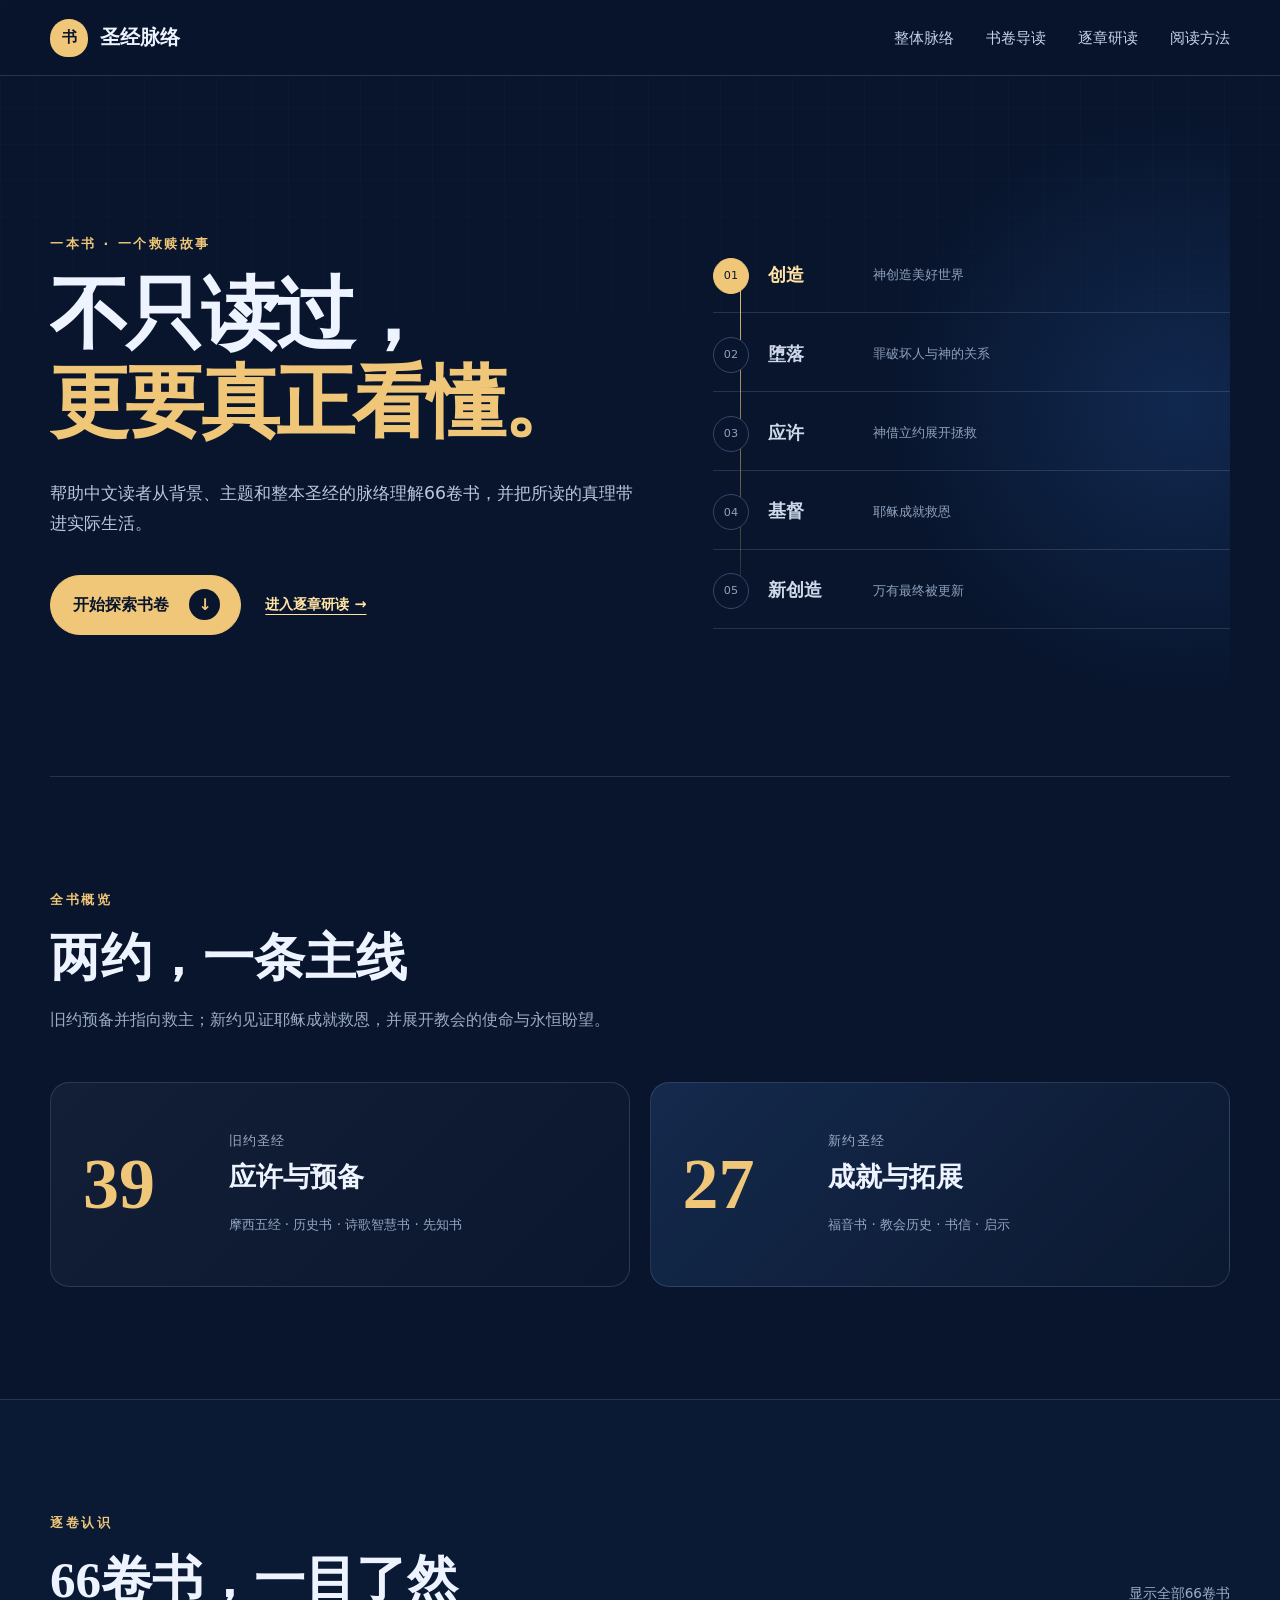
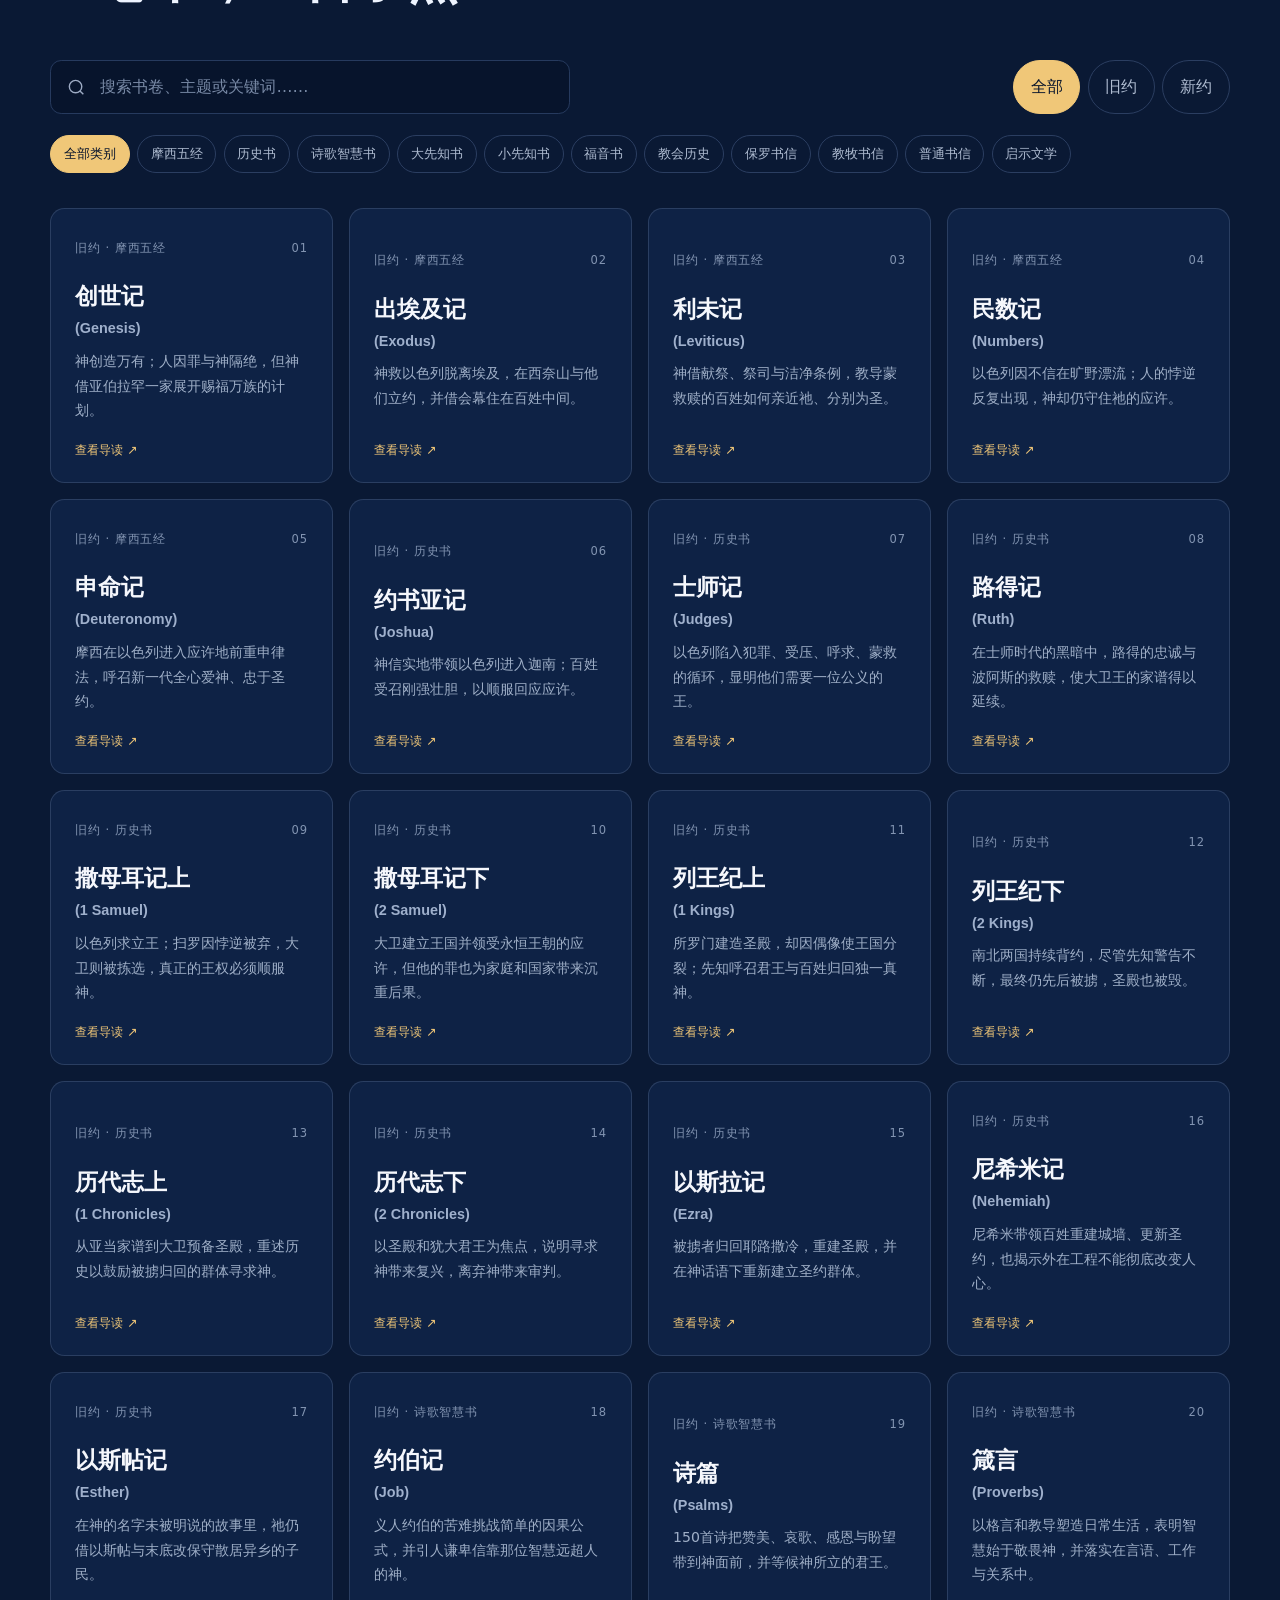
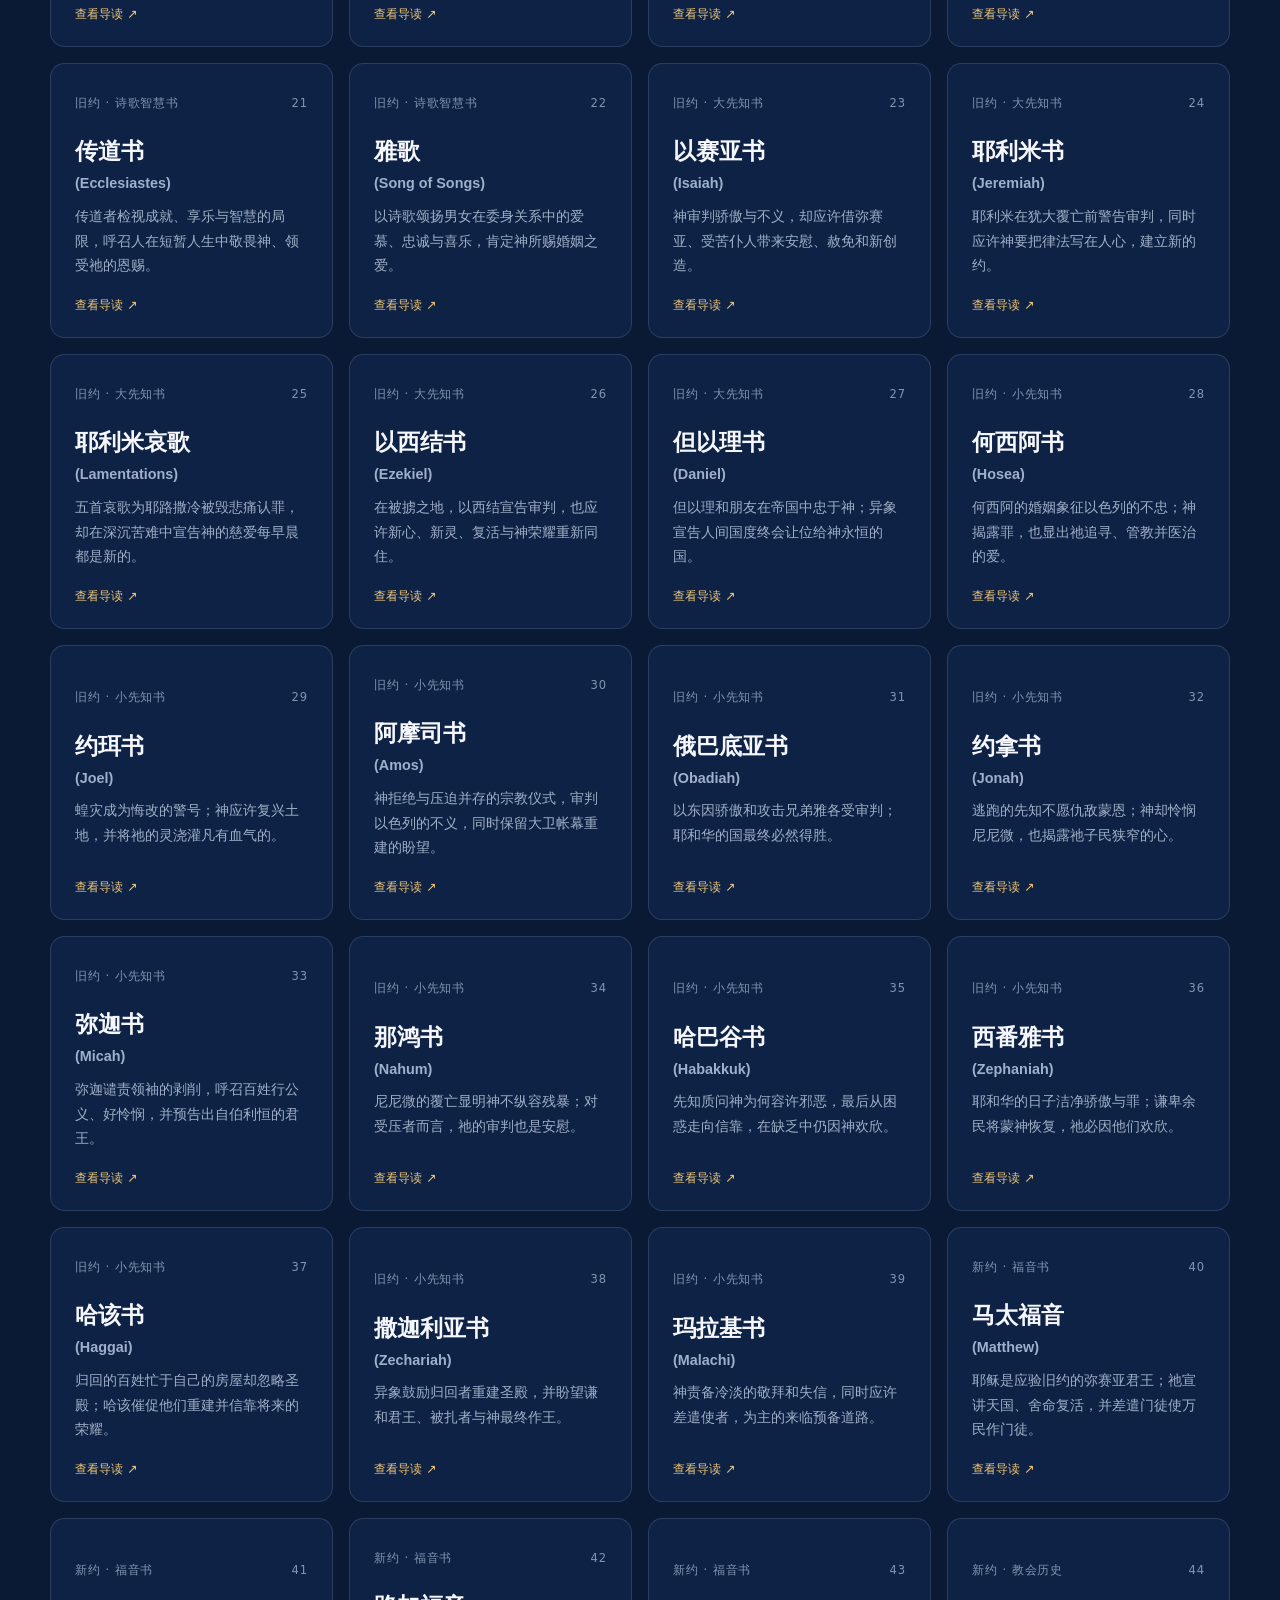
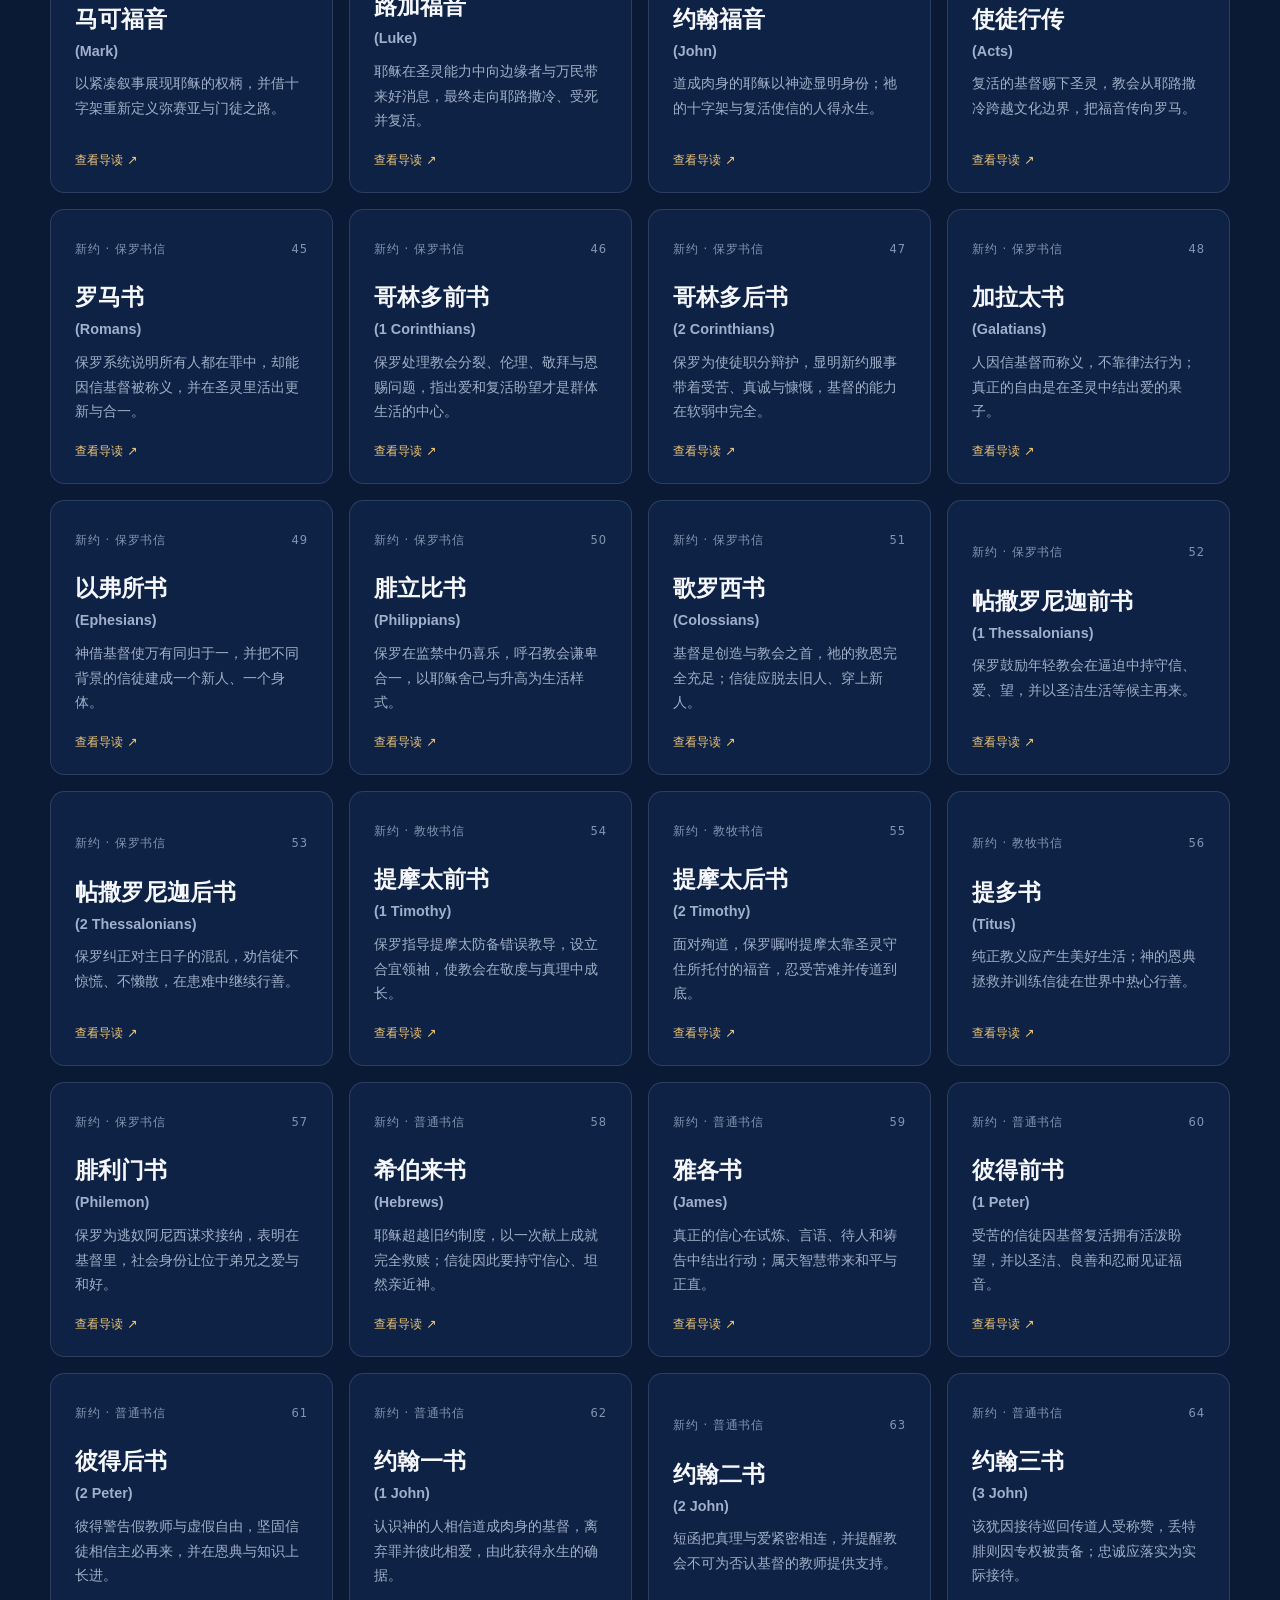
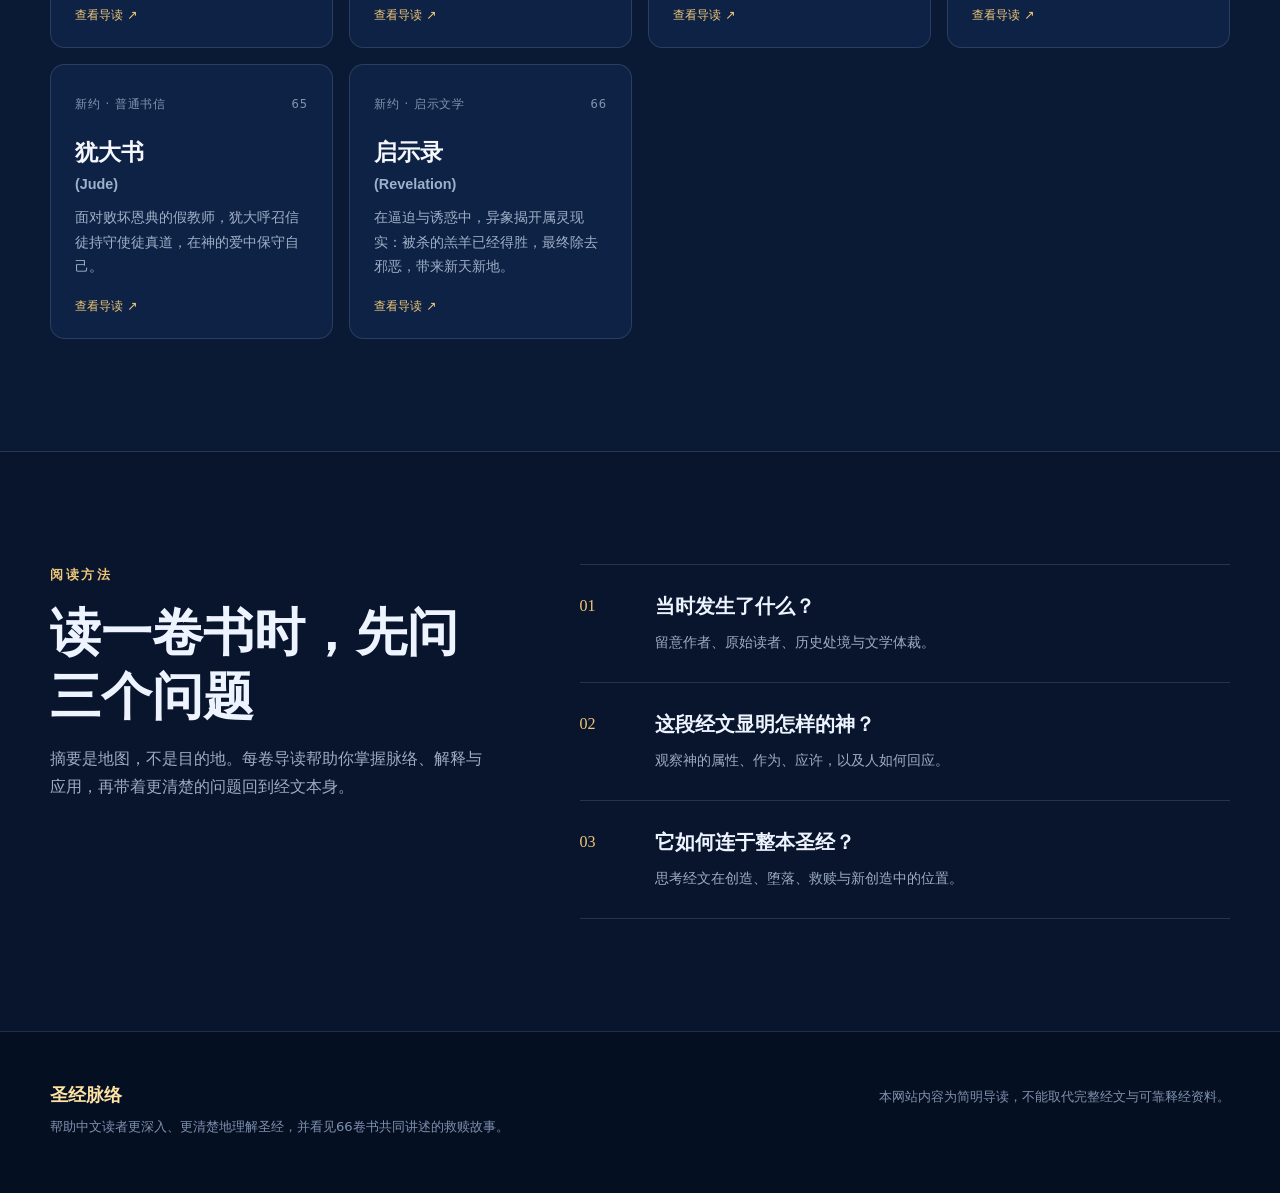
==== commit 91a125f5: "Remove Google Fonts from homepage" ====
--- a/index.html
+++ b/index.html
@@ -6,9 +6,6 @@
     <meta name="description" content="用简明中文深入理解圣经66卷书的背景、主题、解释与实际应用。" />
     <meta name="theme-color" content="#08152d" />
     <title>圣经脉络｜66卷书简明导读</title>
-    <link rel="preconnect" href="https://fonts.googleapis.com" />
-    <link rel="preconnect" href="https://fonts.gstatic.com" crossorigin />
-    <link href="https://fonts.googleapis.com/css2?family=Noto+Sans+SC:wght@400;500;600;700&family=Noto+Serif+SC:wght@600;700;900&display=swap" rel="stylesheet" />
     <link rel="icon" type="image/svg+xml" href="data:image/svg+xml,%3Csvg xmlns='http://www.w3.org/2000/svg' viewBox='0 0 64 64'%3E%3Crect width='64' height='64' rx='14' fill='%2308152d'/%3E%3Cpath d='M14 16h15c5 0 9 4 9 9v25c-2-3-5-5-10-5H14V16Zm36 0H35c-5 0-9 4-9 9v20h10c5 0 9 2 14 5V16Z' fill='%23f0c778'/%3E%3C/svg%3E" />
     <link rel="stylesheet" href="styles.css" />
   </head>
--- a/styles.css
+++ b/styles.css
@@ -55,9 +55,12 @@
 nav { display: flex; gap: 2rem; }
 nav a { color: #c7d2e8; font-size: .92rem; text-decoration: none; }
 nav a:hover, nav a:focus-visible { color: var(--gold-soft); }
+.study-header-actions { display: flex; align-items: center; gap: 1rem; }
+.study-menu-toggle, .study-menu-close, .mobile-chapter-bar { display: none; }
 
 .hero {
   position: relative;
+  overflow: clip;
   display: grid;
   grid-template-columns: 1.06fr .94fr;
   gap: 5rem;
@@ -76,6 +79,8 @@
 .primary-button { display: inline-flex; align-items: center; gap: 1.3rem; padding: .82rem 1.25rem .82rem 1.35rem; color: var(--navy); background: var(--gold); border: 1px solid var(--gold); border-radius: 3rem; font-weight: 700; text-decoration: none; }
 .primary-button span { display: grid; width: 31px; height: 31px; place-items: center; background: var(--navy); color: var(--gold); border-radius: 50%; }
 .primary-button:hover { background: var(--gold-soft); }
+.hero-actions { display: flex; align-items: center; gap: 1.5rem; flex-wrap: wrap; }
+.text-link { color: var(--gold-soft); font-size: .9rem; font-weight: 600; text-underline-offset: .3rem; }
 
 .hero-map { position: relative; display: grid; gap: .3rem; padding: 1rem 0; }
 .map-line { position: absolute; left: 27px; top: 10%; bottom: 10%; width: 1px; background: linear-gradient(var(--gold), rgba(240,199,120,.08)); }
@@ -113,10 +118,11 @@
 .category-filters { margin: 1.3rem 0 2.2rem; }
 .category-filter { padding: .43rem .8rem; font-size: .8rem; }
 .book-grid { display: grid; grid-template-columns: repeat(4, minmax(0, 1fr)); gap: 1rem; }
-.book-card { position: relative; min-height: 255px; padding: 1.5rem; text-align: left; background: #0e2245; border: 1px solid var(--line); border-radius: .9rem; cursor: pointer; transition: transform .2s ease, border-color .2s ease, background .2s ease; }
+.book-card { position: relative; min-height: 275px; padding: 1.5rem 1.5rem 3.4rem; text-align: left; background: #0e2245; border: 1px solid var(--line); border-radius: .9rem; cursor: pointer; transition: transform .2s ease, border-color .2s ease, background .2s ease; }
 .book-card:hover, .book-card:focus-visible { transform: translateY(-4px); background: #132a51; border-color: rgba(240,199,120,.55); outline: 0; }
 .book-card .meta { display: flex; justify-content: space-between; color: #8294b1; font-size: .72rem; letter-spacing: .08em; }
 .book-card h3 { margin: 1.15rem 0 .65rem; color: #f5f7fc; font-size: 1.45rem; }
+.book-card h3 small { display: block; margin-top: .15rem; color: #9fb0cc; font-family: "Noto Sans SC", sans-serif; font-size: .62em; font-weight: 600; line-height: 1.35; }
 .book-card p { display: -webkit-box; margin: 0; overflow: hidden; color: #9fafc7; font-size: .88rem; -webkit-box-orient: vertical; -webkit-line-clamp: 3; }
 .book-card .open-label { position: absolute; bottom: 1.35rem; color: var(--gold); font-size: .78rem; }
 .empty-state { padding: 5rem 1rem; text-align: center; color: var(--muted); }
@@ -141,6 +147,7 @@
 .dialog-body { padding: 2.4rem; }
 .dialog-kicker { color: var(--gold); font-size: .75rem; letter-spacing: .12em; }
 .dialog-body h2 { margin: .35rem 0 .25rem; font-size: 2.5rem; }
+.dialog-body h2 small { display: block; margin-top: .2rem; color: #9fb0cc; font-family: "Noto Sans SC", sans-serif; font-size: .48em; font-weight: 600; }
 .dialog-theme { margin: 0 0 1.7rem; color: var(--blue); font-weight: 600; }
 .dialog-summary { color: #c0cbdd; }
 .dialog-details { display: grid; grid-template-columns: 1fr 1fr; gap: 1rem; margin-top: 2rem; }
@@ -152,6 +159,37 @@
 .insight-section > span { color: var(--blue); font-size: .76rem; font-weight: 700; letter-spacing: .1em; }
 .insight-section.application > span { color: var(--gold); }
 .insight-section p { margin: .45rem 0 0; color: #c0cbdd; font-size: .92rem; line-height: 1.8; }
+.dialog-study-link { display: inline-flex; margin-top: 1.4rem; color: var(--navy); background: var(--gold); padding: .72rem 1.05rem; border-radius: 2rem; font-size: .84rem; font-weight: 700; text-decoration: none; }
+
+.study-page { min-height: 100vh; background: #07142c; }
+.study-shell { display: grid; grid-template-columns: 300px minmax(0, 820px); gap: 4rem; max-width: var(--max); margin: 0 auto; padding: 3.5rem 0 7rem; }
+.study-sidebar { position: sticky; top: 110px; align-self: start; max-height: calc(100vh - 135px); overflow-y: auto; padding-right: 1rem; scrollbar-color: #425577 transparent; }
+.study-sidebar-heading h1 { margin: 0; font-family: "Noto Serif SC", serif; font-size: 2.2rem; }
+.study-sidebar-heading > p:last-child { color: var(--muted); font-size: .86rem; }
+.study-select-label { display: block; margin: 1rem 0 .35rem; color: #93a6c3; font-size: .75rem; font-weight: 700; letter-spacing: .08em; }
+.study-select { width: 100%; min-height: 45px; padding: 0 .75rem; color: var(--ink); background: #0e2245; border: 1px solid #2b3e61; border-radius: .55rem; }
+.chapter-list { display: grid; grid-template-columns: repeat(5, 1fr); gap: .4rem; margin-top: 1rem; }
+.chapter-list button { aspect-ratio: 1; color: #aab8ce; background: #0b1b39; border: 1px solid #263a5e; border-radius: .45rem; cursor: pointer; font-size: .78rem; }
+.chapter-list button:hover, .chapter-list button.active { color: var(--navy); background: var(--gold); border-color: var(--gold); }
+.study-content { min-width: 0; scroll-margin-top: 165px; }
+.study-content-header { padding-bottom: 2rem; border-bottom: 1px solid var(--line); }
+.study-breadcrumb { margin: 0 0 .7rem; color: var(--gold); font-size: .78rem; font-weight: 700; letter-spacing: .1em; }
+.study-content h2 { margin: 0; font-size: clamp(2.1rem, 4vw, 3.4rem); line-height: 1.25; }
+.study-subtitle { margin: .7rem 0 0; color: var(--blue); font-size: 1.08rem; }
+.study-note { padding-top: 1.2rem; }
+.study-note h3 { margin: 2.7rem 0 .8rem; padding-top: 1.2rem; color: var(--gold-soft); border-top: 1px solid var(--line); font-size: 1.45rem; }
+.study-note h4 { margin: 2rem 0 .7rem; color: #edf3ff; font-family: "Noto Sans SC", sans-serif; font-size: 1.02rem; }
+.study-note p { margin: .65rem 0; color: #b9c7dc; font-size: 1rem; line-height: 1.9; }
+.study-highlight { padding: 1rem 1.1rem; color: #dce8fb !important; background: rgba(128,184,255,.07); border-left: 3px solid var(--blue); border-radius: .2rem .6rem .6rem .2rem; }
+.study-point { padding-left: 1rem; border-left: 2px solid #415677; }
+.chapter-pagination { display: flex; justify-content: space-between; gap: 1rem; margin-top: 3rem; padding-top: 1.5rem; border-top: 1px solid var(--line); }
+.chapter-pagination button { padding: .7rem 1rem; color: var(--gold-soft); background: transparent; border: 1px solid #354968; border-radius: 2rem; cursor: pointer; }
+.chapter-pagination button:hover:not(:disabled) { color: var(--navy); background: var(--gold); border-color: var(--gold); }
+.chapter-pagination button:disabled { opacity: .35; cursor: not-allowed; }
+.study-disclaimer { margin-top: 2.5rem; color: #788aa7; font-size: .78rem; }
+.study-disclaimer a { color: #b58a3d; }
+.study-loading { color: #788aa7; padding: 2rem 0; }
+.study-error { color: #a13b35; padding: 1rem; border: 1px solid #d8aaa6; border-radius: 10px; background: #fff7f6; }
 
 @media (max-width: 900px) {
   .site-header { padding-inline: 24px; }
@@ -162,9 +200,122 @@
   .testament-grid { grid-template-columns: 1fr; }
   .book-grid { grid-template-columns: repeat(2, minmax(0, 1fr)); }
   .reading { grid-template-columns: 1fr; gap: 2rem; }
+  .study-shell { grid-template-columns: 1fr; gap: 0; padding: 1.5rem 24px 5rem; }
+  .study-menu-toggle {
+    display: inline-flex;
+    align-items: center;
+    gap: .65rem;
+    min-height: 44px;
+    padding: 0 .9rem;
+    color: var(--gold-soft);
+    background: #0e2245;
+    border: 1px solid #354968;
+    border-radius: 2rem;
+    cursor: pointer;
+    font-size: .82rem;
+    font-weight: 700;
+  }
+  .hamburger-icon { display: grid; gap: 4px; width: 19px; }
+  .hamburger-icon span { display: block; width: 100%; height: 2px; background: currentColor; border-radius: 2px; }
+  .study-menu-close {
+    position: sticky;
+    top: 0;
+    z-index: 2;
+    display: grid;
+    width: 44px;
+    height: 44px;
+    margin: 0 0 .6rem auto;
+    place-items: center;
+    color: #d8e2f2;
+    background: #12294f;
+    border: 1px solid #354968;
+    border-radius: 50%;
+    cursor: pointer;
+    font-size: 1.45rem;
+  }
+  .study-sidebar {
+    position: fixed;
+    inset: 0 auto 0 0;
+    z-index: 50;
+    width: min(88vw, 390px);
+    height: 100dvh;
+    max-height: none;
+    overflow-y: auto;
+    padding: 1.1rem 1.25rem 2.5rem;
+    background: #07142c;
+    border-right: 1px solid #354968;
+    box-shadow: 24px 0 70px rgba(0,0,0,.5);
+    transform: translateX(-105%);
+    transition: transform .22s ease;
+  }
+  .study-sidebar.is-open { transform: translateX(0); }
+  .study-menu-backdrop:not([hidden]) {
+    position: fixed;
+    inset: 0;
+    z-index: 40;
+    display: block;
+    width: 100%;
+    height: 100%;
+    padding: 0;
+    background: rgba(2, 8, 19, .78);
+    border: 0;
+    backdrop-filter: blur(3px);
+    cursor: pointer;
+  }
+  .study-menu-open { overflow: hidden; }
+  .chapter-list { grid-template-columns: repeat(6, 1fr); }
+  .mobile-chapter-bar {
+    position: sticky;
+    top: 76px;
+    z-index: 15;
+    display: grid;
+    grid-template-columns: 44px minmax(0, 1fr) 44px;
+    gap: .55rem;
+    align-items: stretch;
+    margin: -1.5rem -12px 1.8rem;
+    padding: .65rem;
+    background: rgba(7, 20, 44, .96);
+    border: 1px solid #263a5e;
+    border-top: 0;
+    border-radius: 0 0 .85rem .85rem;
+    box-shadow: 0 12px 28px rgba(0,0,0,.2);
+    backdrop-filter: blur(12px);
+  }
+  .mobile-chapter-bar > button {
+    min-width: 44px;
+    min-height: 44px;
+    color: var(--gold-soft);
+    background: #0e2245;
+    border: 1px solid #354968;
+    border-radius: .65rem;
+    cursor: pointer;
+  }
+  .mobile-chapter-bar > button:disabled { opacity: .35; cursor: not-allowed; }
+  .mobile-chapter-bar .mobile-current-chapter {
+    display: flex;
+    min-width: 0;
+    flex-direction: column;
+    align-items: flex-start;
+    justify-content: center;
+    padding: .4rem .8rem;
+    text-align: left;
+  }
+  .mobile-current-chapter span {
+    width: 100%;
+    overflow: hidden;
+    color: #aab8ce;
+    font-size: .72rem;
+    line-height: 1.35;
+    text-overflow: ellipsis;
+    white-space: nowrap;
+  }
+  .mobile-current-chapter strong { color: var(--gold-soft); font-size: .88rem; }
 }
 
 @media (max-width: 580px) {
+  .site-header { min-height: 68px; padding-inline: 16px; }
+  .study-menu-label { position: absolute; width: 1px; height: 1px; overflow: hidden; clip: rect(0,0,0,0); white-space: nowrap; }
+  .study-menu-toggle { width: 44px; padding: 0 12px; }
   h1 { font-size: 3.2rem; }
   .hero { padding-top: 4rem; }
   .map-item { grid-template-columns: 50px 85px 1fr; }
@@ -173,9 +324,17 @@
   .book-controls, .books-heading, footer { align-items: stretch; flex-direction: column; }
   .filters { display: grid; grid-template-columns: repeat(3, 1fr); }
   .book-grid { grid-template-columns: 1fr; }
-  .book-card { min-height: 220px; }
+  .book-card { min-height: 260px; }
   .dialog-body { padding: 2rem 1.4rem 1.4rem; }
   .dialog-details { grid-template-columns: 1fr; }
+  .study-shell { padding: 1.15rem 16px 4rem; }
+  .mobile-chapter-bar { top: 68px; margin: -1.15rem 0 1.5rem; }
+  .chapter-list { grid-template-columns: repeat(6, 1fr); }
+  .study-content h2 { font-size: 2rem; }
+}
+
+@media (max-width: 370px) {
+  .chapter-list { grid-template-columns: repeat(5, 1fr); }
 }
 
 @media (prefers-reduced-motion: reduce) {
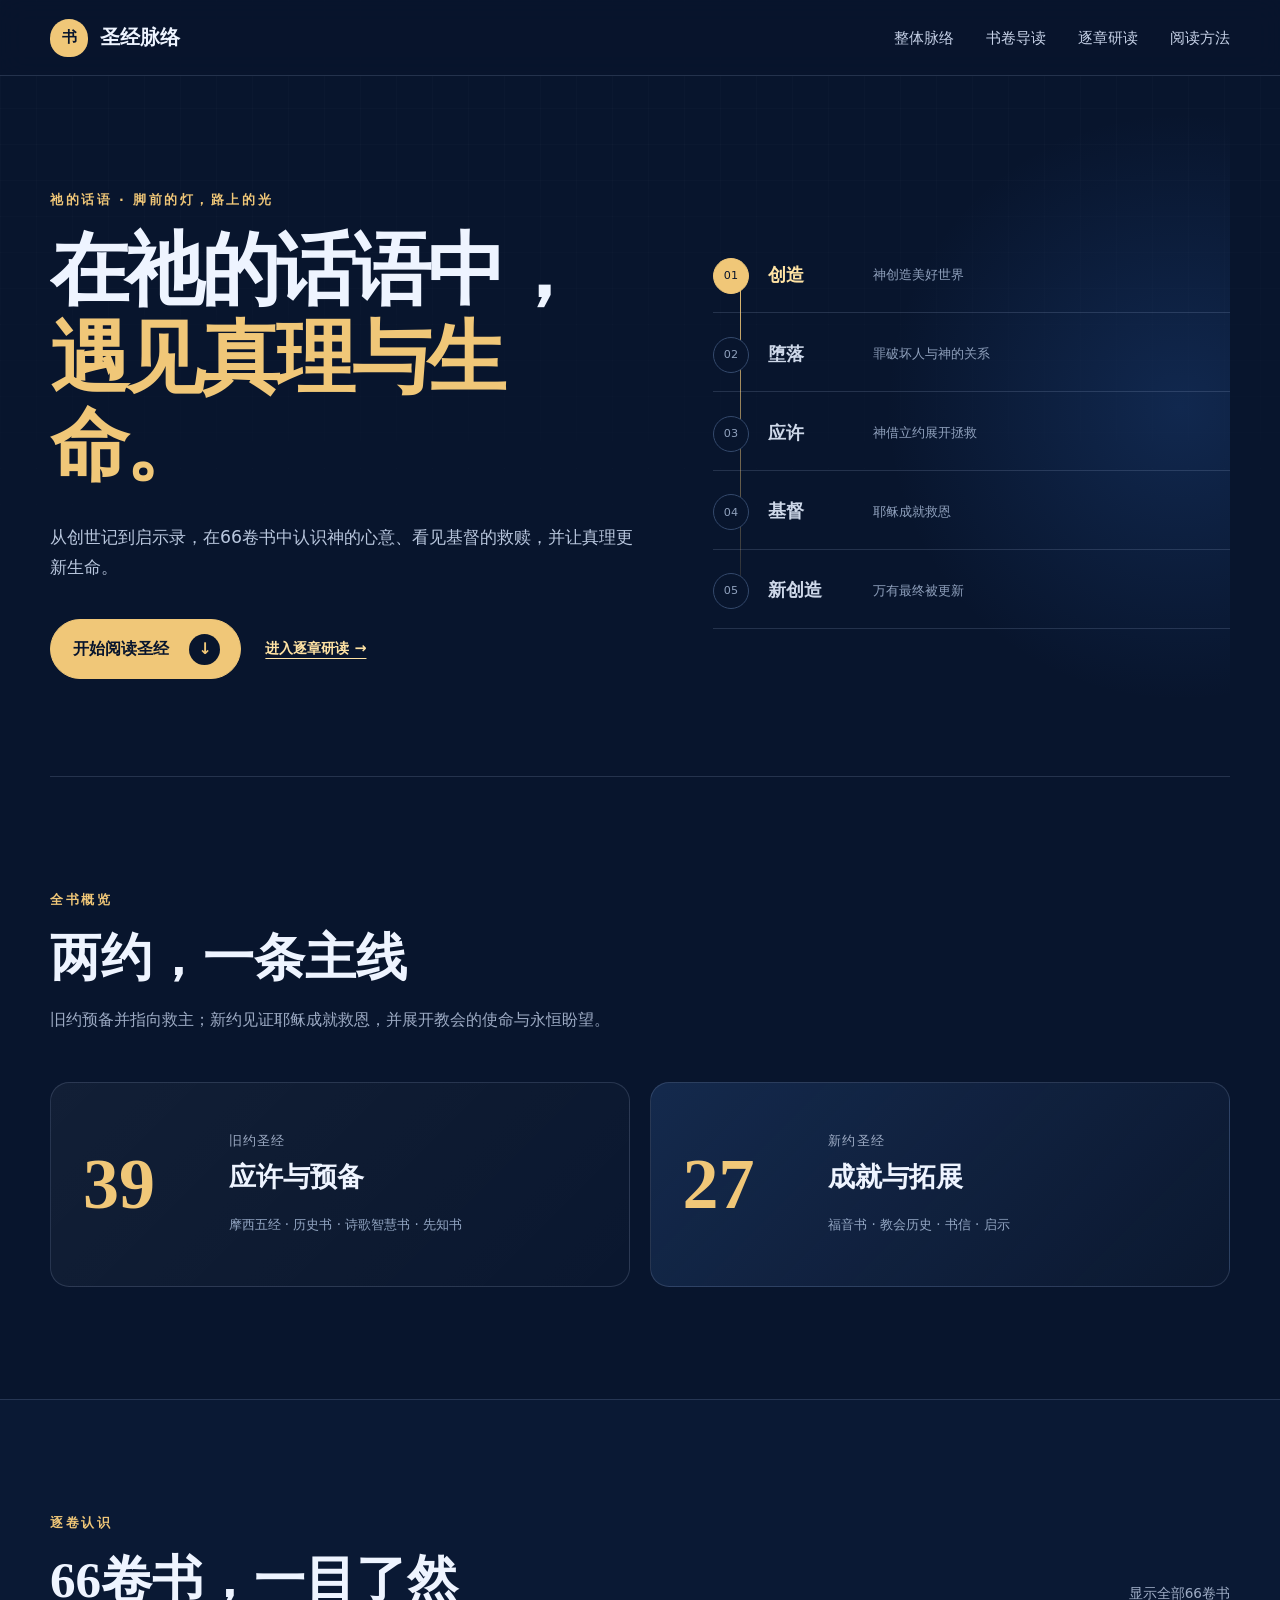
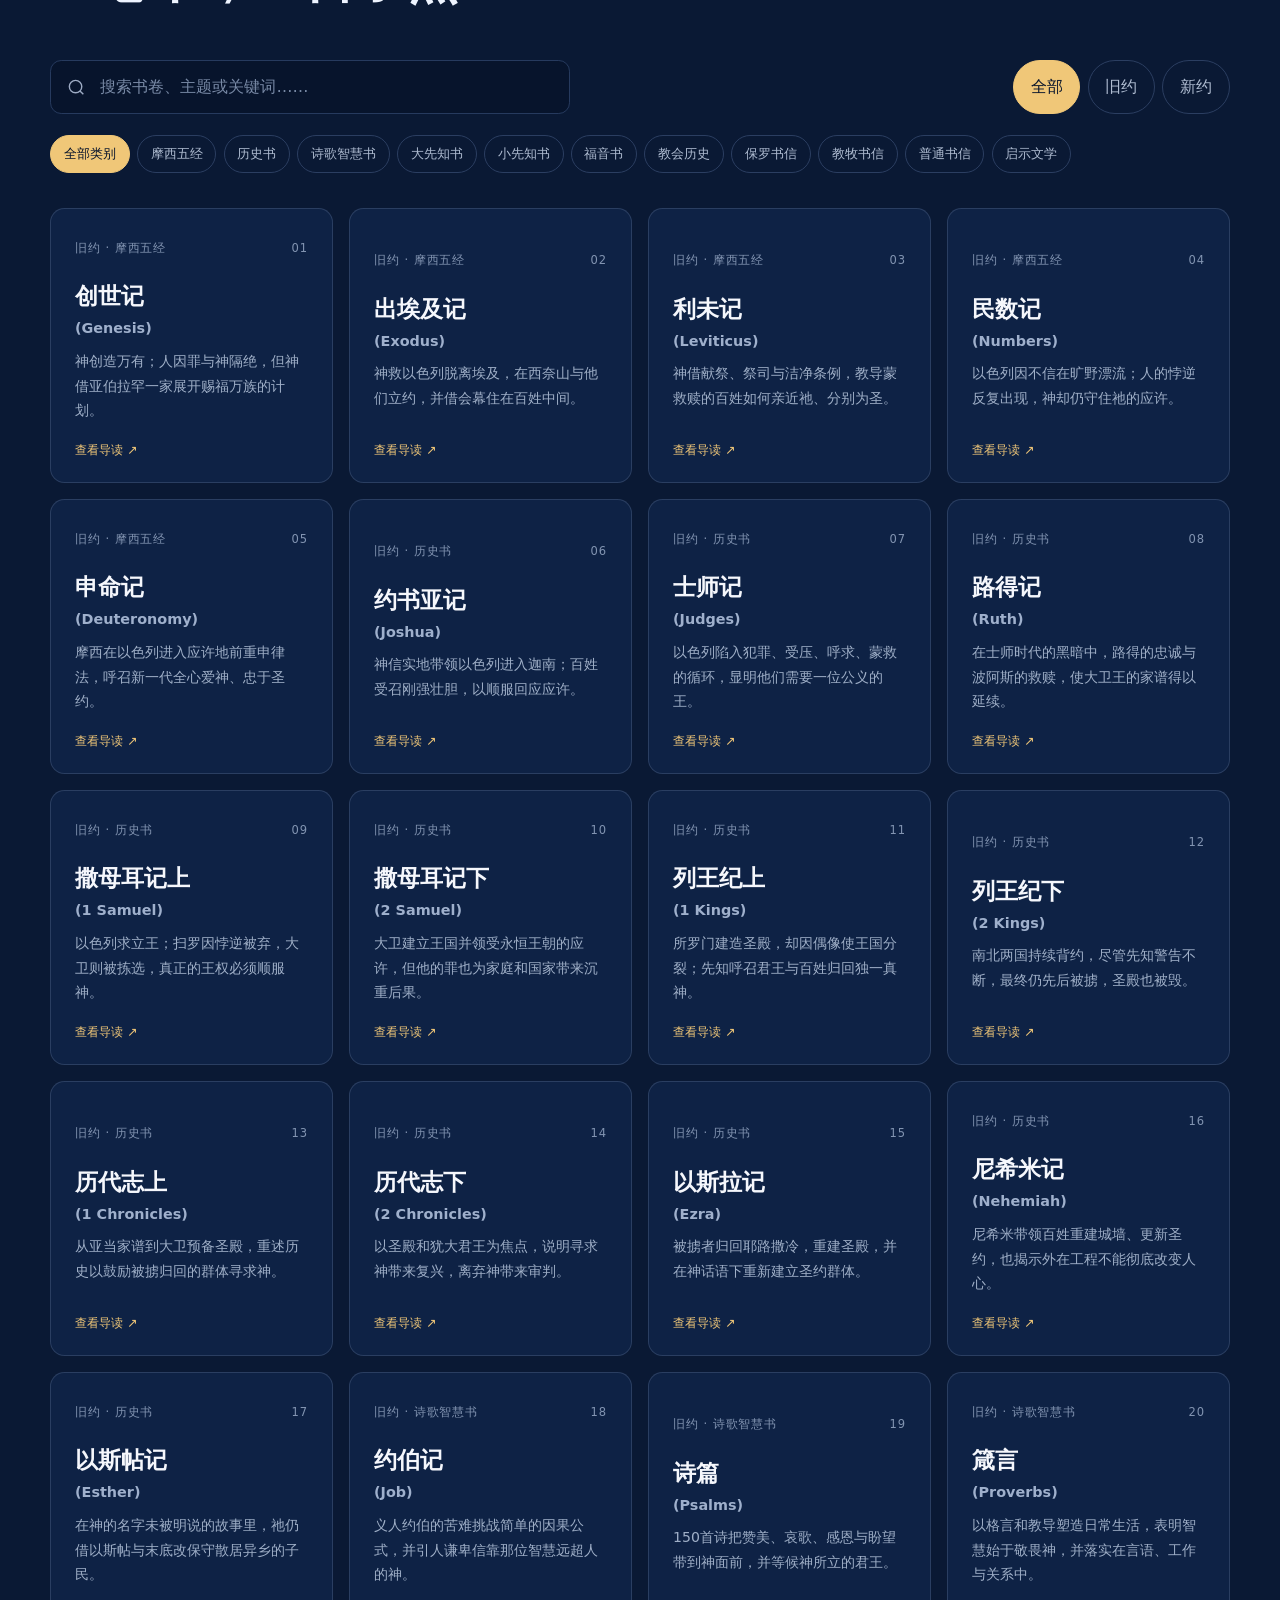
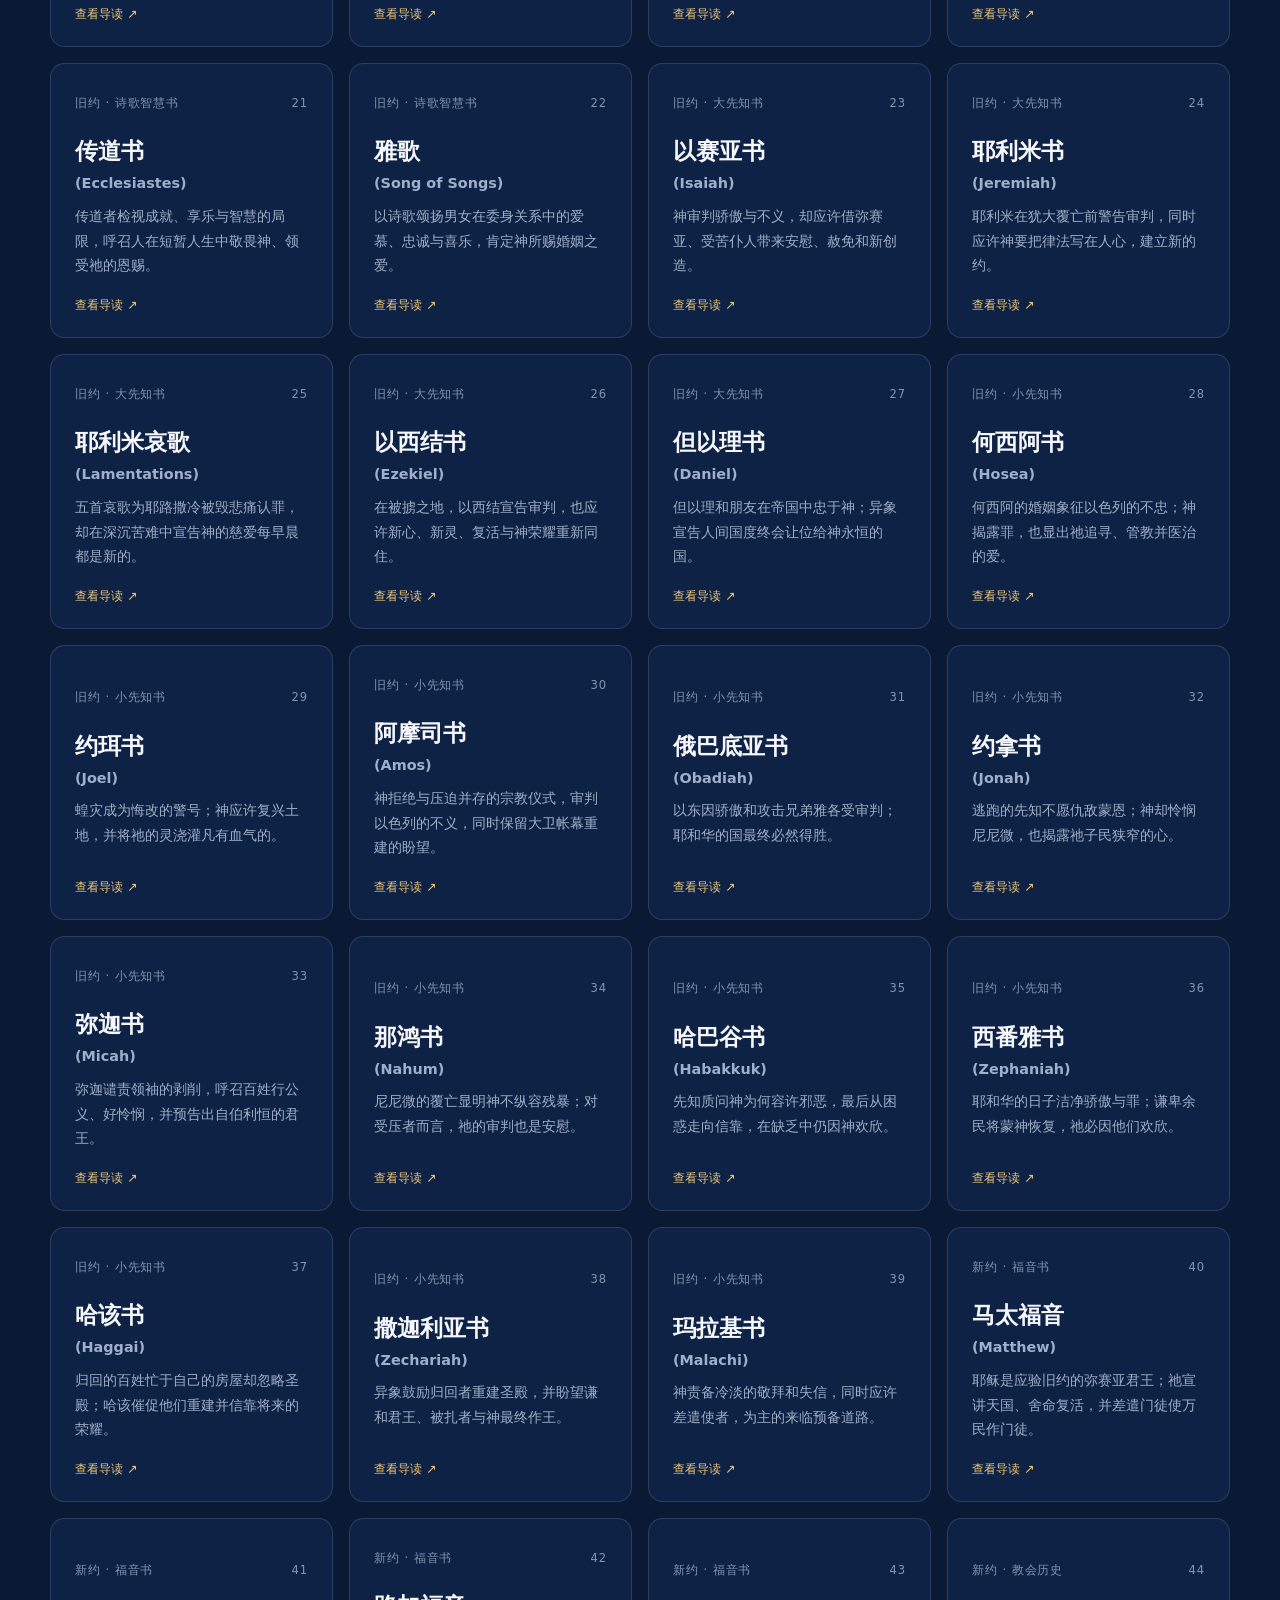
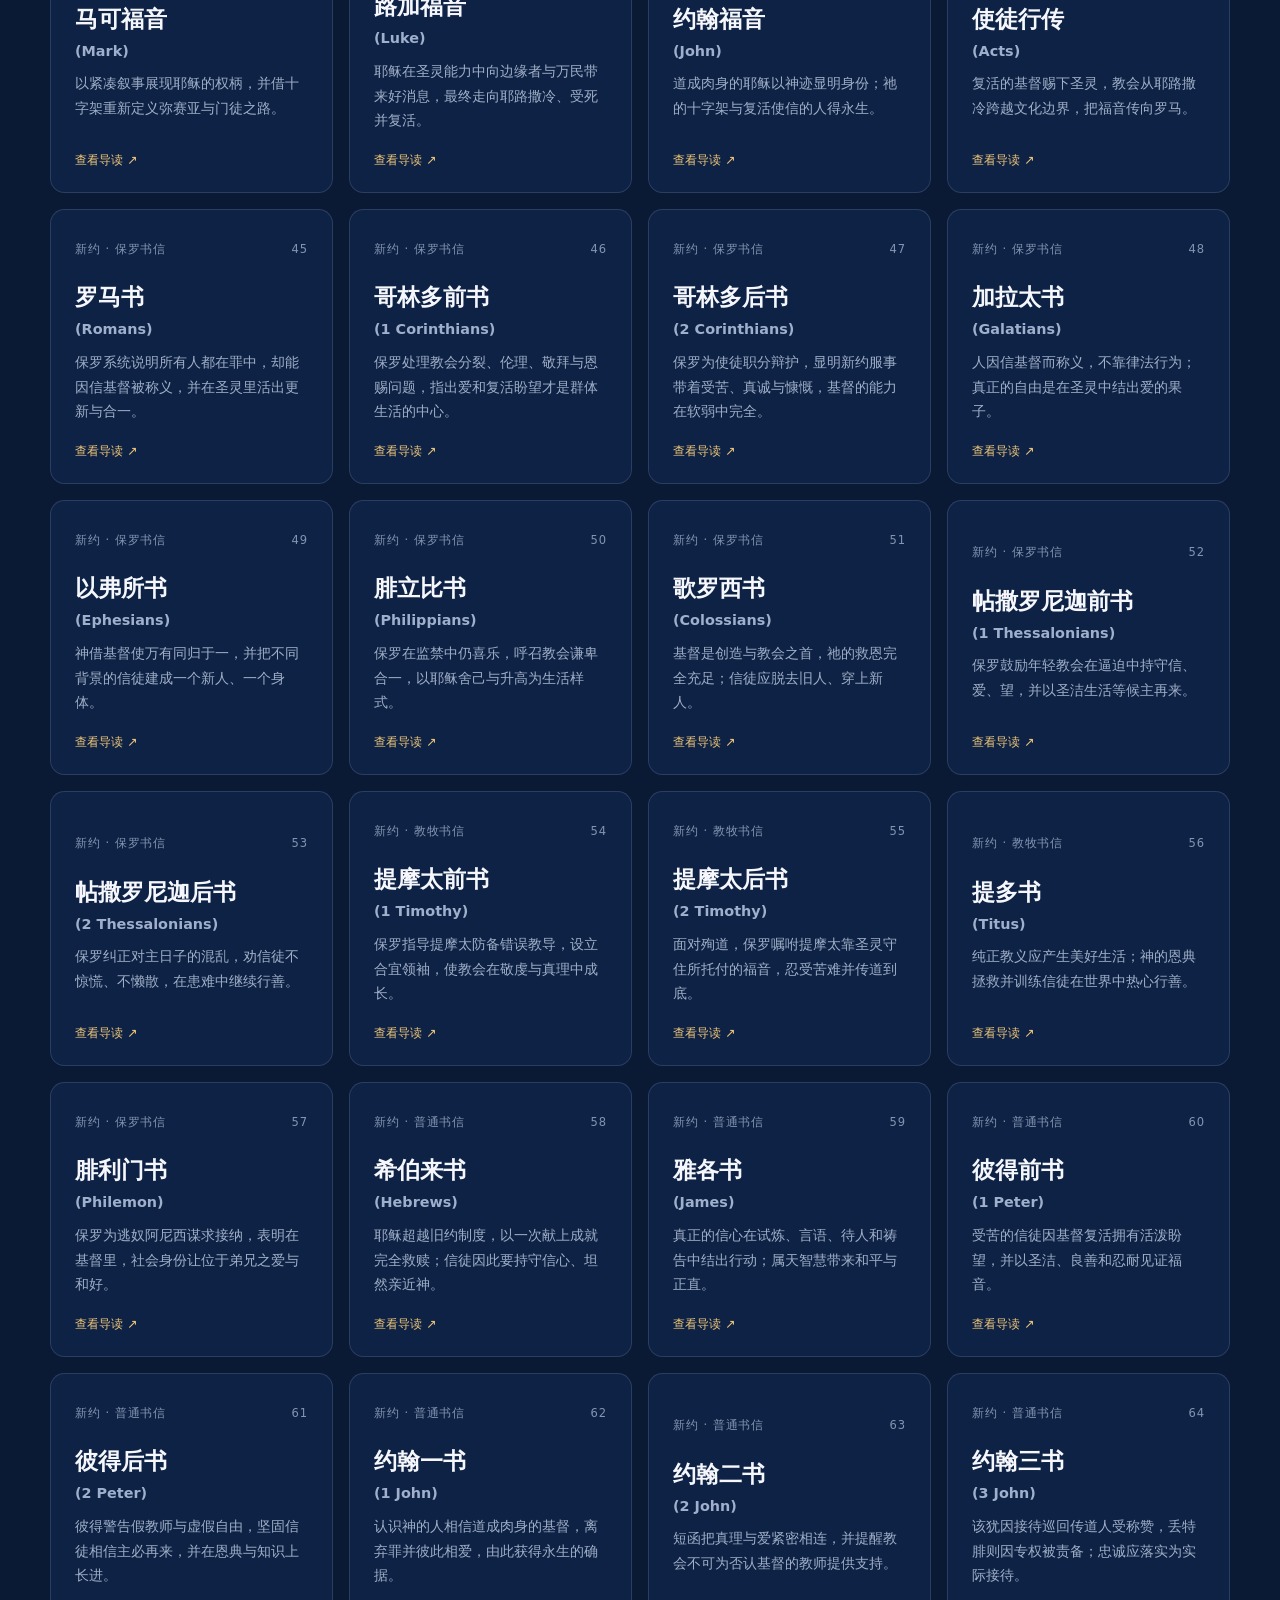
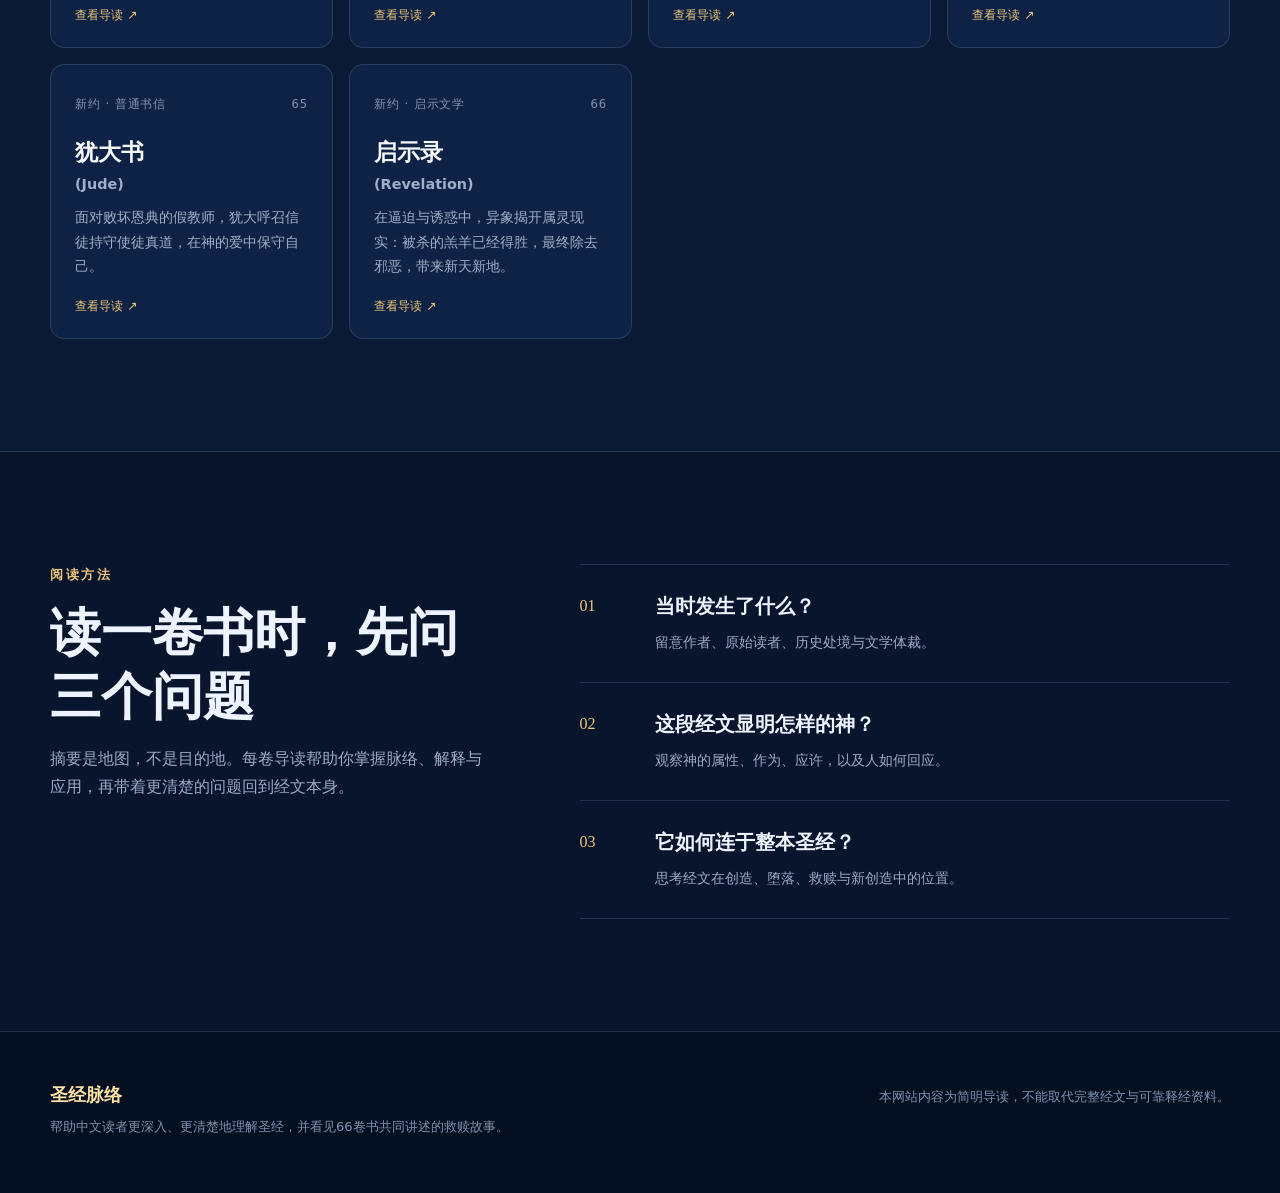
==== commit dec71db7: "Add files via upload" ====
--- a/index.html
+++ b/index.html
@@ -27,10 +27,10 @@
     <main id="top">
       <section class="hero" aria-labelledby="hero-title">
         <div class="hero-copy">
-          <p class="eyebrow">一本书 · 一个救赎故事</p>
-          <h1 id="hero-title">不只读过，<br /><span>更要真正看懂。</span></h1>
-          <p class="hero-intro">帮助中文读者从背景、主题和整本圣经的脉络理解66卷书，并把所读的真理带进实际生活。</p>
-          <div class="hero-actions"><a class="primary-button" href="#books">开始探索书卷 <span aria-hidden="true">↓</span></a><a class="text-link" href="study.html">进入逐章研读 →</a></div>
+          <p class="eyebrow">祂的话语 · 脚前的灯，路上的光</p>
+          <h1 id="hero-title">在祂的话语中，<br /><span>遇见真理与生命。</span></h1>
+          <p class="hero-intro">从创世记到启示录，在66卷书中认识神的心意、看见基督的救赎，并让真理更新生命。</p>
+          <div class="hero-actions"><a class="primary-button" href="#books">开始阅读圣经 <span aria-hidden="true">↓</span></a><a class="text-link" href="study.html">进入逐章研读 →</a></div>
         </div>
         <div class="hero-map" aria-label="圣经救赎历史概览">
           <div class="map-line" aria-hidden="true"></div>
--- a/styles.css
+++ b/styles.css
@@ -9,6 +9,8 @@
   --blue: #80b8ff;
   --line: rgba(183, 205, 242, 0.16);
   --max: 1180px;
+  --font-sans: "PingFang SC", "Microsoft YaHei", "Hiragino Sans GB", "Noto Sans CJK SC", system-ui, -apple-system, BlinkMacSystemFont, "Segoe UI", sans-serif;
+  --font-display: "Songti SC", STSong, SimSun, "PingFang SC", "Microsoft YaHei", serif;
 }
 
 * { box-sizing: border-box; }
@@ -17,7 +19,7 @@
   margin: 0;
   color: var(--ink);
   background: var(--navy);
-  font-family: "Noto Sans SC", system-ui, sans-serif;
+  font-family: var(--font-sans);
   font-size: 16px;
   line-height: 1.75;
 }
@@ -50,7 +52,7 @@
   border-bottom: 1px solid var(--line);
   backdrop-filter: blur(14px);
 }
-.brand { display: flex; align-items: center; gap: .75rem; font-family: "Noto Serif SC", serif; font-size: 1.25rem; font-weight: 700; text-decoration: none; }
+.brand { display: flex; align-items: center; gap: .75rem; font-family: var(--font-display); font-size: 1.25rem; font-weight: 700; text-decoration: none; }
 .brand-mark { display: grid; width: 38px; height: 38px; place-items: center; color: var(--navy); background: var(--gold); border-radius: 50% 50% 46% 46%; font-size: .95rem; }
 nav { display: flex; gap: 2rem; }
 nav a { color: #c7d2e8; font-size: .92rem; text-decoration: none; }
@@ -72,7 +74,7 @@
 }
 .hero::after { content: ""; position: absolute; z-index: -1; right: -22%; top: 3%; width: 620px; height: 620px; background: radial-gradient(circle, rgba(50, 111, 204, .21), transparent 67%); }
 .eyebrow { margin: 0 0 .9rem; color: var(--gold); font-size: .79rem; font-weight: 700; letter-spacing: .2em; }
-h1, h2, h3 { font-family: "Noto Serif SC", serif; }
+h1, h2, h3 { font-family: var(--font-display); }
 h1 { margin: 0; font-size: clamp(3.1rem, 6.2vw, 5.8rem); line-height: 1.11; letter-spacing: -.045em; }
 h1 span { color: var(--gold); }
 .hero-intro { max-width: 600px; margin: 2rem 0 2.3rem; color: #b9c7de; font-size: 1.08rem; }
@@ -86,7 +88,7 @@
 .map-line { position: absolute; left: 27px; top: 10%; bottom: 10%; width: 1px; background: linear-gradient(var(--gold), rgba(240,199,120,.08)); }
 .map-item { position: relative; display: grid; grid-template-columns: 55px 105px 1fr; align-items: center; min-height: 74px; color: #8fa0bc; border-bottom: 1px solid var(--line); }
 .map-item span { z-index: 1; display: grid; width: 36px; height: 36px; place-items: center; background: var(--navy); border: 1px solid #34496c; border-radius: 50%; font-size: .7rem; }
-.map-item strong { color: #ced8e9; font-family: "Noto Serif SC", serif; font-size: 1.14rem; }
+.map-item strong { color: #ced8e9; font-family: var(--font-display); font-size: 1.14rem; }
 .map-item small { font-size: .82rem; }
 .map-item.active span { color: var(--navy); background: var(--gold); border-color: var(--gold); }
 .map-item.active strong { color: var(--gold-soft); }
@@ -98,7 +100,7 @@
 .testament-grid { display: grid; grid-template-columns: 1fr 1fr; gap: 1.2rem; margin-top: 3rem; }
 .testament-card { display: grid; grid-template-columns: 120px 1fr; gap: 1.6rem; align-items: center; min-height: 205px; padding: 2rem; border: 1px solid var(--line); background: linear-gradient(135deg, rgba(255,255,255,.045), rgba(255,255,255,.012)); border-radius: 1.2rem; }
 .testament-card.new { background: linear-gradient(135deg, rgba(78,136,221,.18), rgba(255,255,255,.015)); }
-.card-number { color: var(--gold); font-family: "Noto Serif SC", serif; font-size: 4.5rem; font-weight: 900; line-height: 1; }
+.card-number { color: var(--gold); font-family: var(--font-display); font-size: 4.5rem; font-weight: 900; line-height: 1; }
 .testament-card p { margin: 0; color: var(--muted); font-size: .8rem; letter-spacing: .1em; }
 .testament-card h3 { margin: .1rem 0 .5rem; font-size: 1.7rem; }
 .testament-card span { color: #93a6c3; font-size: .84rem; }
@@ -122,7 +124,7 @@
 .book-card:hover, .book-card:focus-visible { transform: translateY(-4px); background: #132a51; border-color: rgba(240,199,120,.55); outline: 0; }
 .book-card .meta { display: flex; justify-content: space-between; color: #8294b1; font-size: .72rem; letter-spacing: .08em; }
 .book-card h3 { margin: 1.15rem 0 .65rem; color: #f5f7fc; font-size: 1.45rem; }
-.book-card h3 small { display: block; margin-top: .15rem; color: #9fb0cc; font-family: "Noto Sans SC", sans-serif; font-size: .62em; font-weight: 600; line-height: 1.35; }
+.book-card h3 small { display: block; margin-top: .15rem; color: #9fb0cc; font-family: var(--font-sans); font-size: .62em; font-weight: 600; line-height: 1.35; }
 .book-card p { display: -webkit-box; margin: 0; overflow: hidden; color: #9fafc7; font-size: .88rem; -webkit-box-orient: vertical; -webkit-line-clamp: 3; }
 .book-card .open-label { position: absolute; bottom: 1.35rem; color: var(--gold); font-size: .78rem; }
 .empty-state { padding: 5rem 1rem; text-align: center; color: var(--muted); }
@@ -133,12 +135,12 @@
 .reading-steps { margin: 0; padding: 0; list-style: none; }
 .reading-steps li { display: grid; grid-template-columns: 56px 1fr; gap: 1.2rem; padding: 1.7rem 0; border-top: 1px solid var(--line); }
 .reading-steps li:last-child { border-bottom: 1px solid var(--line); }
-.reading-steps span { color: var(--gold); font-family: "Noto Serif SC", serif; }
+.reading-steps span { color: var(--gold); font-family: var(--font-display); }
 .reading-steps h3 { margin: -.2rem 0 .35rem; font-size: 1.25rem; }
 .reading-steps p { margin: 0; color: var(--muted); font-size: .9rem; }
 
 footer { display: flex; justify-content: space-between; gap: 2rem; padding: 3rem max(24px, calc((100vw - var(--max)) / 2)); color: #7f91ae; background: #050f22; border-top: 1px solid var(--line); font-size: .82rem; }
-footer strong { color: var(--gold-soft); font-family: "Noto Serif SC", serif; font-size: 1.1rem; }
+footer strong { color: var(--gold-soft); font-family: var(--font-display); font-size: 1.1rem; }
 footer p { max-width: 480px; margin: .35rem 0; }
 
 dialog { width: min(720px, calc(100vw - 32px)); max-height: min(88vh, 900px); padding: 0; color: var(--ink); background: #0d2144; border: 1px solid #3a4f70; border-radius: 1.1rem; box-shadow: 0 30px 100px rgba(0,0,0,.55); }
@@ -147,7 +149,7 @@
 .dialog-body { padding: 2.4rem; }
 .dialog-kicker { color: var(--gold); font-size: .75rem; letter-spacing: .12em; }
 .dialog-body h2 { margin: .35rem 0 .25rem; font-size: 2.5rem; }
-.dialog-body h2 small { display: block; margin-top: .2rem; color: #9fb0cc; font-family: "Noto Sans SC", sans-serif; font-size: .48em; font-weight: 600; }
+.dialog-body h2 small { display: block; margin-top: .2rem; color: #9fb0cc; font-family: var(--font-sans); font-size: .48em; font-weight: 600; }
 .dialog-theme { margin: 0 0 1.7rem; color: var(--blue); font-weight: 600; }
 .dialog-summary { color: #c0cbdd; }
 .dialog-details { display: grid; grid-template-columns: 1fr 1fr; gap: 1rem; margin-top: 2rem; }
@@ -164,7 +166,7 @@
 .study-page { min-height: 100vh; background: #07142c; }
 .study-shell { display: grid; grid-template-columns: 300px minmax(0, 820px); gap: 4rem; max-width: var(--max); margin: 0 auto; padding: 3.5rem 0 7rem; }
 .study-sidebar { position: sticky; top: 110px; align-self: start; max-height: calc(100vh - 135px); overflow-y: auto; padding-right: 1rem; scrollbar-color: #425577 transparent; }
-.study-sidebar-heading h1 { margin: 0; font-family: "Noto Serif SC", serif; font-size: 2.2rem; }
+.study-sidebar-heading h1 { margin: 0; font-family: var(--font-display); font-size: 2.2rem; }
 .study-sidebar-heading > p:last-child { color: var(--muted); font-size: .86rem; }
 .study-select-label { display: block; margin: 1rem 0 .35rem; color: #93a6c3; font-size: .75rem; font-weight: 700; letter-spacing: .08em; }
 .study-select { width: 100%; min-height: 45px; padding: 0 .75rem; color: var(--ink); background: #0e2245; border: 1px solid #2b3e61; border-radius: .55rem; }
@@ -178,7 +180,7 @@
 .study-subtitle { margin: .7rem 0 0; color: var(--blue); font-size: 1.08rem; }
 .study-note { padding-top: 1.2rem; }
 .study-note h3 { margin: 2.7rem 0 .8rem; padding-top: 1.2rem; color: var(--gold-soft); border-top: 1px solid var(--line); font-size: 1.45rem; }
-.study-note h4 { margin: 2rem 0 .7rem; color: #edf3ff; font-family: "Noto Sans SC", sans-serif; font-size: 1.02rem; }
+.study-note h4 { margin: 2rem 0 .7rem; color: #edf3ff; font-family: var(--font-sans); font-size: 1.02rem; }
 .study-note p { margin: .65rem 0; color: #b9c7dc; font-size: 1rem; line-height: 1.9; }
 .study-highlight { padding: 1rem 1.1rem; color: #dce8fb !important; background: rgba(128,184,255,.07); border-left: 3px solid var(--blue); border-radius: .2rem .6rem .6rem .2rem; }
 .study-point { padding-left: 1rem; border-left: 2px solid #415677; }
